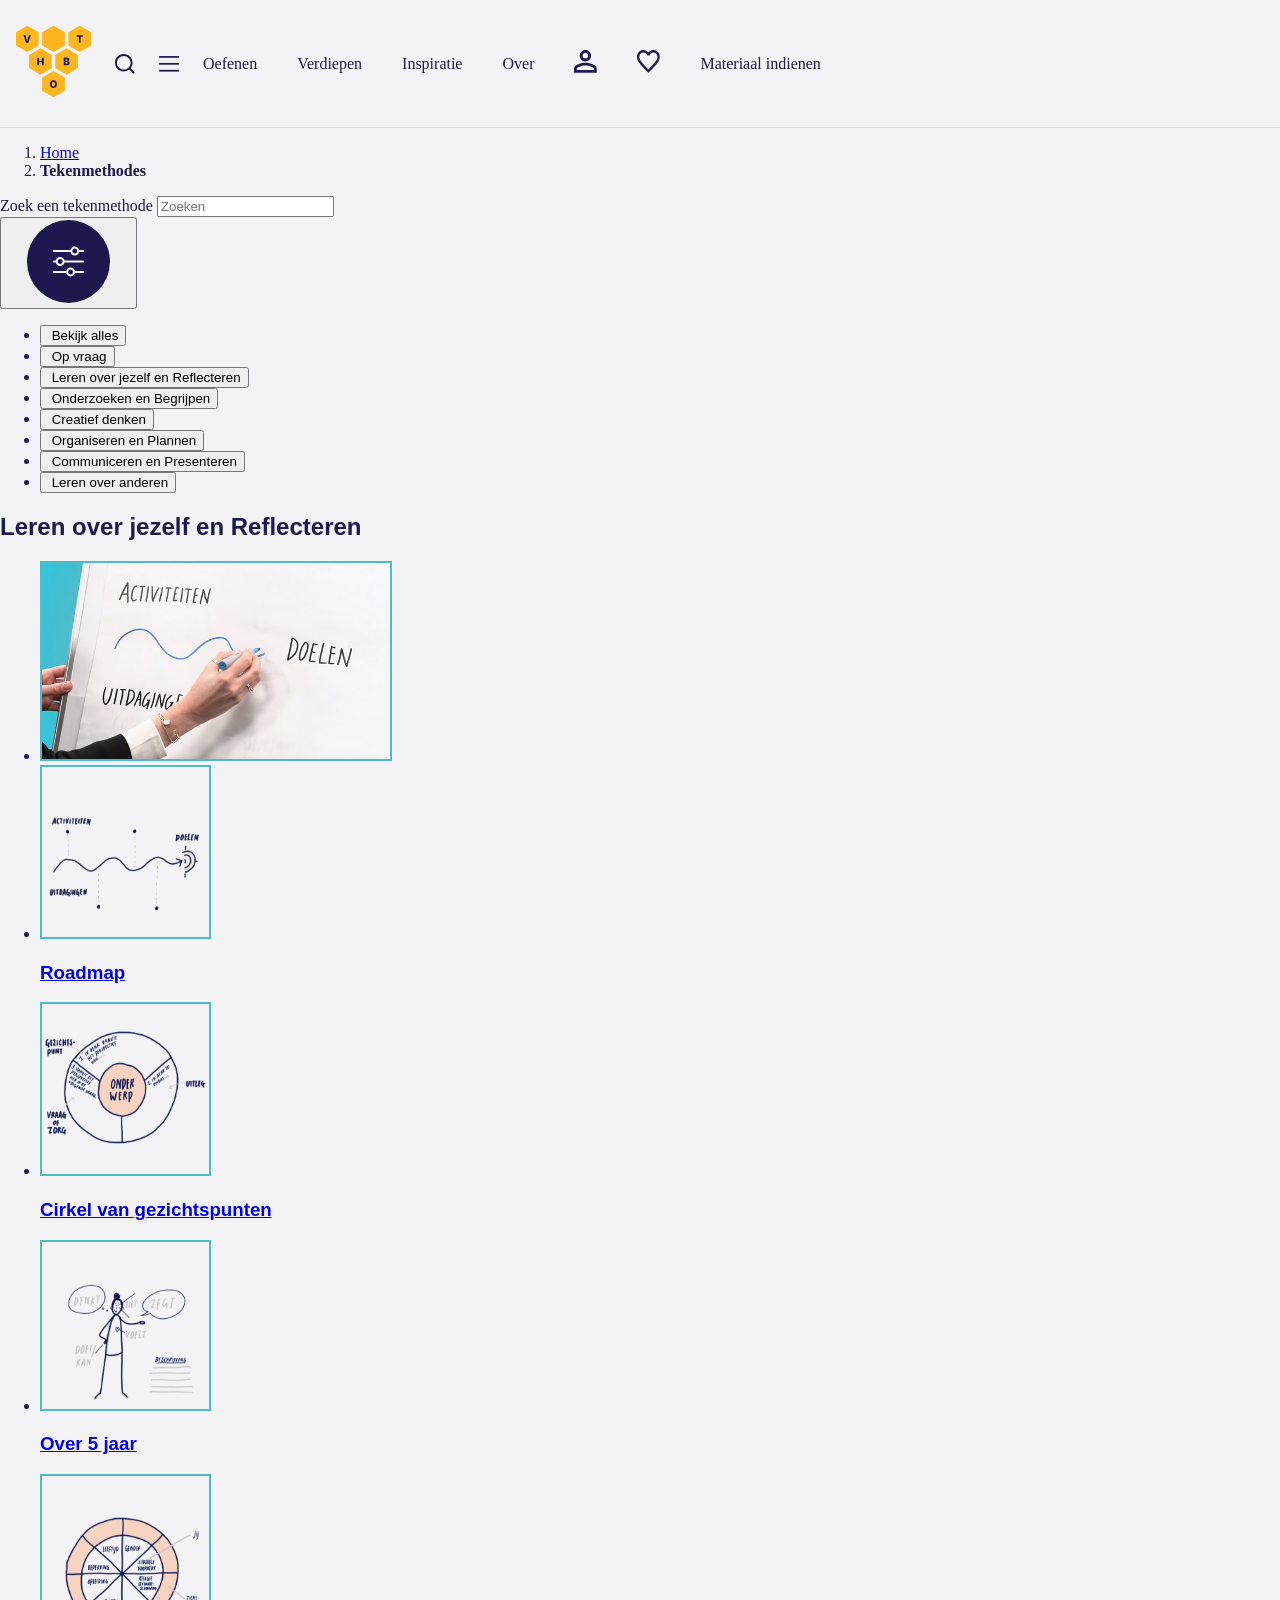
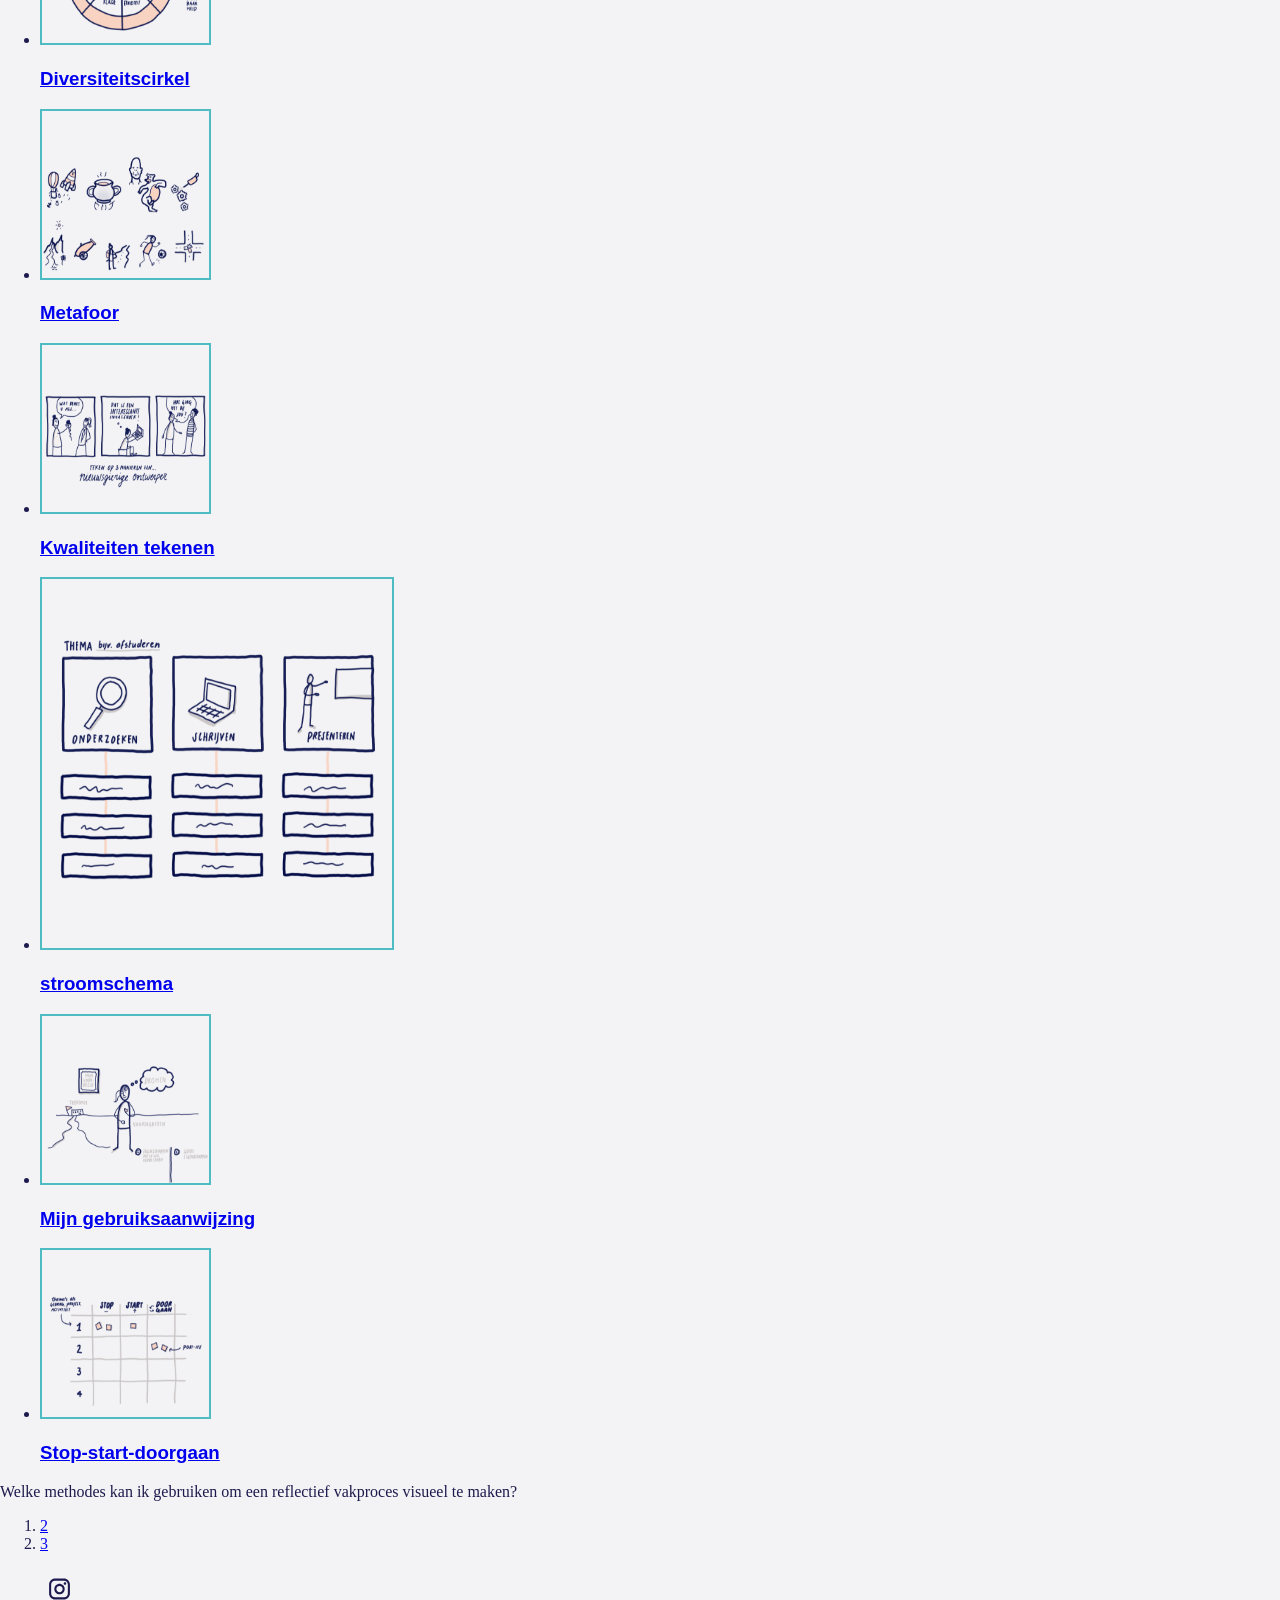
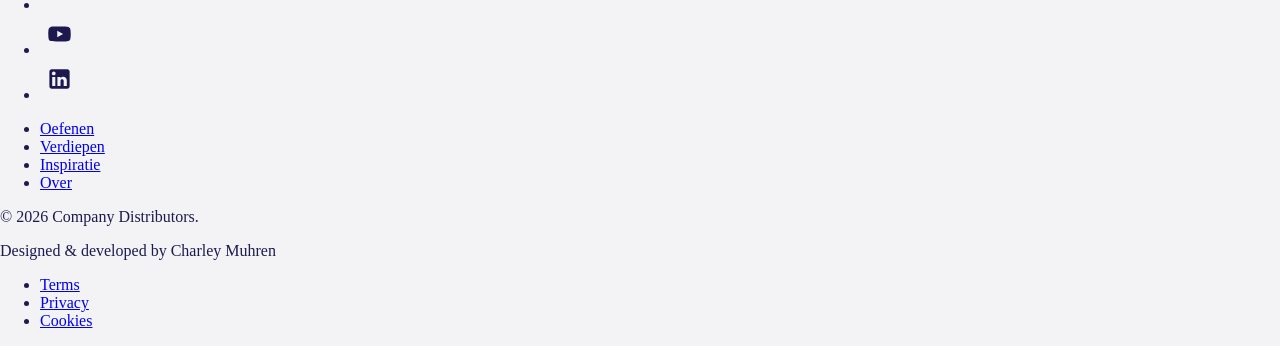
==== tekenmethodes.html @ 2e99a192 "Aria-label vervangen door een class #14" ====
<!DOCTYPE html>
<html lang="nl">

<head>
  <meta charset="UTF-8">
  <meta name="viewport" content="width=device-width, initial-scale=1.0">
  <title>Tekenmethodes</title>
  <link rel="stylesheet" href="styles/styles.css">
</head>

<body>
  <header>
    <a href="index.html">
      <img src="assets/logo.svg" alt="Home" width="75" height="75">
    </a>

    <button type="button">
      <img src="assets/zoeken.svg" alt="Zoeken">
    </button>

    <button type="button">
      <img src="assets/hamburger.svg" alt="Menu">
    </button>

    <nav class="hoofdmenu">
      <ul>
        <li><a href="#">Oefenen</a></li>
        <li><a href="#">Verdiepen</a></li>
        <li><a href="inspiratie.html">Inspiratie</a></li>
        <li><a href="#">Over</a></li>
        <li><a href="#"><img src="assets/account.svg" alt="Account"></a></li>
        <li><a href="#"><img src="assets/hartje.svg" alt="Favorieten"></a></li>
        <li><a href="#">Materiaal indienen</a></li>
      </ul>
    </nav>
  </header>

  <main>
    <nav class="breadcrumb">
      <ol>
        <li><a href="index.html">Home</a></li>
        <li><span class="active">Tekenmethodes</span></li>
      </ol>
    </nav>

    <form>
      <label for="zoeken">Zoek een tekenmethode</label>
      <input type="search" id="zoeken" name="zoeken" placeholder="Zoeken">
    </form>

    <button type="button">
      <img src="assets/sorteren.svg" alt="Sorteren">
    </button>

    <!--Deze ul wordt een flexbox die horizontaal scrollt, met overflow-x: auto-->
    <ul class="filters">
      <li>
        <button type="button">
          <img src="assets/alles.svg" alt="">
          Bekijk alles
        </button>
      </li>

      <li>
        <button type="button">
          <img src="assets/op-vraag.svg" alt="">
          Op vraag
        </button>
      </li>

      <li>
        <button type="button">
          <img src="assets/reflecteren.svg" alt="">
          Leren over jezelf en Reflecteren
        </button>
      </li>

      <li>
        <button type="button">
          <img src="assets/onderzoeken.svg" alt="">
          Onderzoeken en Begrijpen
        </button>
      </li>

      <li>
        <button type="button">
          <img src="assets/creatief-denken.svg" alt="">
          Creatief denken
        </button>
      </li>

      <li>
        <button type="button">
          <img src="assets/organiseren.svg" alt="">
          Organiseren en Plannen
        </button>
      </li>

      <li>
        <button type="button">
          <img src="assets/communiceren.svg" alt="">
          Communiceren en Presenteren
        </button>
      </li>

      <li>
        <button type="button">
          <img src="assets/leren-over-anderen.svg" alt="">
          Leren over anderen
        </button>
      </li>
    </ul>


    <section>
      <h2>Leren over jezelf en Reflecteren</h2>
      <ul class="tekenmethodes">

        <li>
          <a href="#">
            <img src="assets/video-activiteiten.svg" alt="Video over activiteiten, uitdagingen en doelen">
          </a>
        </li>

        <li>
          <a href="#">
            <img src="assets/roadmap.svg" alt="">
            <h3>Roadmap</h3>
          </a>
        </li>

        <li>
          <a href="#">
            <img src="assets/cirkel-gezichtspunten.svg" alt="">
            <h3>Cirkel van gezichtspunten</h3>
          </a>
        </li>

        <li>
          <a href="#">
            <img src="assets/over-5-jaar.svg" alt="">
            <h3>Over 5 jaar</h3>
          </a>
        </li>

        <li>
          <a href="#">
            <img src="assets/diversiteitscirkel.svg" alt="">
            <h3>Diversiteitscirkel</h3>
          </a>
        </li>

        <li>
          <a href="#">
            <img src="assets/metafoor.svg" alt="">
            <h3>Metafoor</h3>
          </a>
        </li>

        <li>
          <a href="#">
            <img src="assets/kwaliteiten-tekenen.svg" alt="">
            <h3>Kwaliteiten tekenen</h3>
          </a>
        </li>

        <li>
          <a href="#">
            <img src="assets/stroomschema.svg" alt="">
            <h3>stroomschema</h3>
          </a>
        </li>

        <li>
          <a href="#">
            <img src="assets/mijn-gebruiksaanwijzing.svg" alt="">
            <h3>Mijn gebruiksaanwijzing</h3>
          </a>
        </li>

        <li>
          <a href="#">
            <img src="assets/stop-start-doorgaan.svg" alt="">
            <h3>Stop-start-doorgaan</h3>
          </a>
        </li>

      </ul>

      <p>
        Welke methodes kan ik gebruiken om een reflectief vakproces visueel te maken?
      </p>
    </section>

    <nav class="pages">
      <ol>
        <li><a href="#">2</a></li>
        <li><a href="#">3</a></li>
      </ol>
    </nav>
  </main>

  <footer>

    <ul class="socials">
      <li><a href="https://www.instagram.com/charley_muhren/"><img src="assets/instagram.svg" alt="Instagram"></a></li>
      <li><a href="#"><img src="assets/youtube.svg" alt="YouTube"></a></li>
      <li><a href="#"><img src="assets/linkedin.svg" alt="LinkedIn"></a></li>
    </ul>

    <nav class="footer">
      <ul>
        <li><a href="#">Oefenen</a></li>
        <li><a href="#">Verdiepen</a></li>
        <li><a href="inspiratie.html">Inspiratie</a></li>
        <li><a href="#">Over</a></li>
      </ul>
    </nav>

    <p>&copy; 2026 Company Distributors.</p>
    <p>Designed &amp; developed by Charley Muhren</p>

    <ul class="policies">
      <li><a href="#">Terms</a></li>
      <li><a href="#">Privacy</a></li>
      <li><a href="#">Cookies</a></li>
    </ul>
  </footer>
</body>

</html>
---- styles/styles.css ----
/* CUSTOM PROPERTIES */
:root {
    /* fonts */
    --font-titels: "rigid-square", sans-serif;
    --font-tekst: "Yrsa", serif;

    /* kleuren (geschat, check in Figma) */
    --tekst-kleur: #1d1a4d;
    --achtergrond: #f3f3f5;
    --lijn: #d8d8dd;
    --accent: #f5b945;
}


/* ALGEMENE STIJLEN */
body {
    margin: 0;
    font-family: var(--font-tekst);
    color: var(--tekst-kleur);
    background-color: var(--achtergrond);
}

h1,
h2,
h3 {
    font-family: var(--font-titels);
    font-weight: 700;
}


/* DE HEADER */
header {
    display: flex;
    align-items: center;
    gap: 1.5em;
    padding: 1em;
}

/* logo: duwt alles wat erna komt naar rechts */
.logo {
    margin-right: auto;
    
}

.logo img {
  display: block;
  width: 3.5em;
  height: auto;
}

/* knoppen in de header: standaard knopstijl weghalen */
header button {
    padding: 0;
    border: none;
    background: none;
    cursor: pointer;
}

/* alle icoontjes in de header even groot */
header button img,
.account img,
.favorieten img {
    display: block;
    width: 1.5em;
    height: 1.5em;
}




/* MENU BUTTON */
.menu-button {
    position: relative;
    z-index: 100;
    
}

/* als menu open is: kruisje tonen */
header:has(.is-open) .menu-button img {
    content: url(../assets/kruisje.svg);
}



/* HET HOOFDMENU */
.hoofdmenu {
    position: fixed;
    top: 0;
    right: 0;
    bottom: 0;
    left: 0;
    padding: 7em 1em 1em;
    background-color: var(--achtergrond);
    translate: 100% 0%;
    transition: translate .3s;
   
}

/* als menu open is */
.hoofdmenu.is-open {
    translate: 0% 0%;
    
}

.hoofdmenu ul {
    margin: 0;
    padding: 0;
    list-style: none;
    display: grid;
    gap: 2em;
    text-align: center;
}

.hoofdmenu a {
    color: var(--tekst-kleur);
    text-decoration: none;
    font-size: 1.25em;
}


/* MATERIAAL INDIENEN    */
/* gedeelde stijl voor mobiel en desktop */
.materiaal,
.materiaal-mobiel a {
    padding: .75em 1.5em;
    background-color: var(--accent);
    color: var(--tekst-kleur);
    text-decoration: none;
    font-family: var(--font-titels);
    font-weight: 700;
}

.materiaal-mobiel a {
    display: inline-block;
}

/* desktopknop: op mobiel verbergen */
.materiaal {
    display: none;
}




/* BREADCRUMB EN PAGINERING */
.breadcrumb .active,
.pages .active {
    font-weight: 700;
}




/* DESKTOP: als de browser minimaal 60em breed is */
@media (min-width: 60em) {

    /* header */
    header {
        padding: 1.5em 1em;
        border-bottom: 1px solid var(--lijn);
    }

    .logo {
        margin-right: 3em;
    }

    /* hamburger en mobiele knop weg, desktopknop tonen */
    .menu-button,
    .materiaal-mobiel {
        display: none;
    }

    .materiaal {
        display: block;
    }

    /* hoofdmenu in een rij */
    .hoofdmenu {
        position: static;
        translate: unset;
        padding: 0;
        background: none;
        transition: none;
        flex: 1;
       
    }

    .hoofdmenu ul {
        display: flex;
        align-items: center;
        gap: 2.5em;
    }

    .hoofdmenu a {
        font-size: 1em;
    }
}
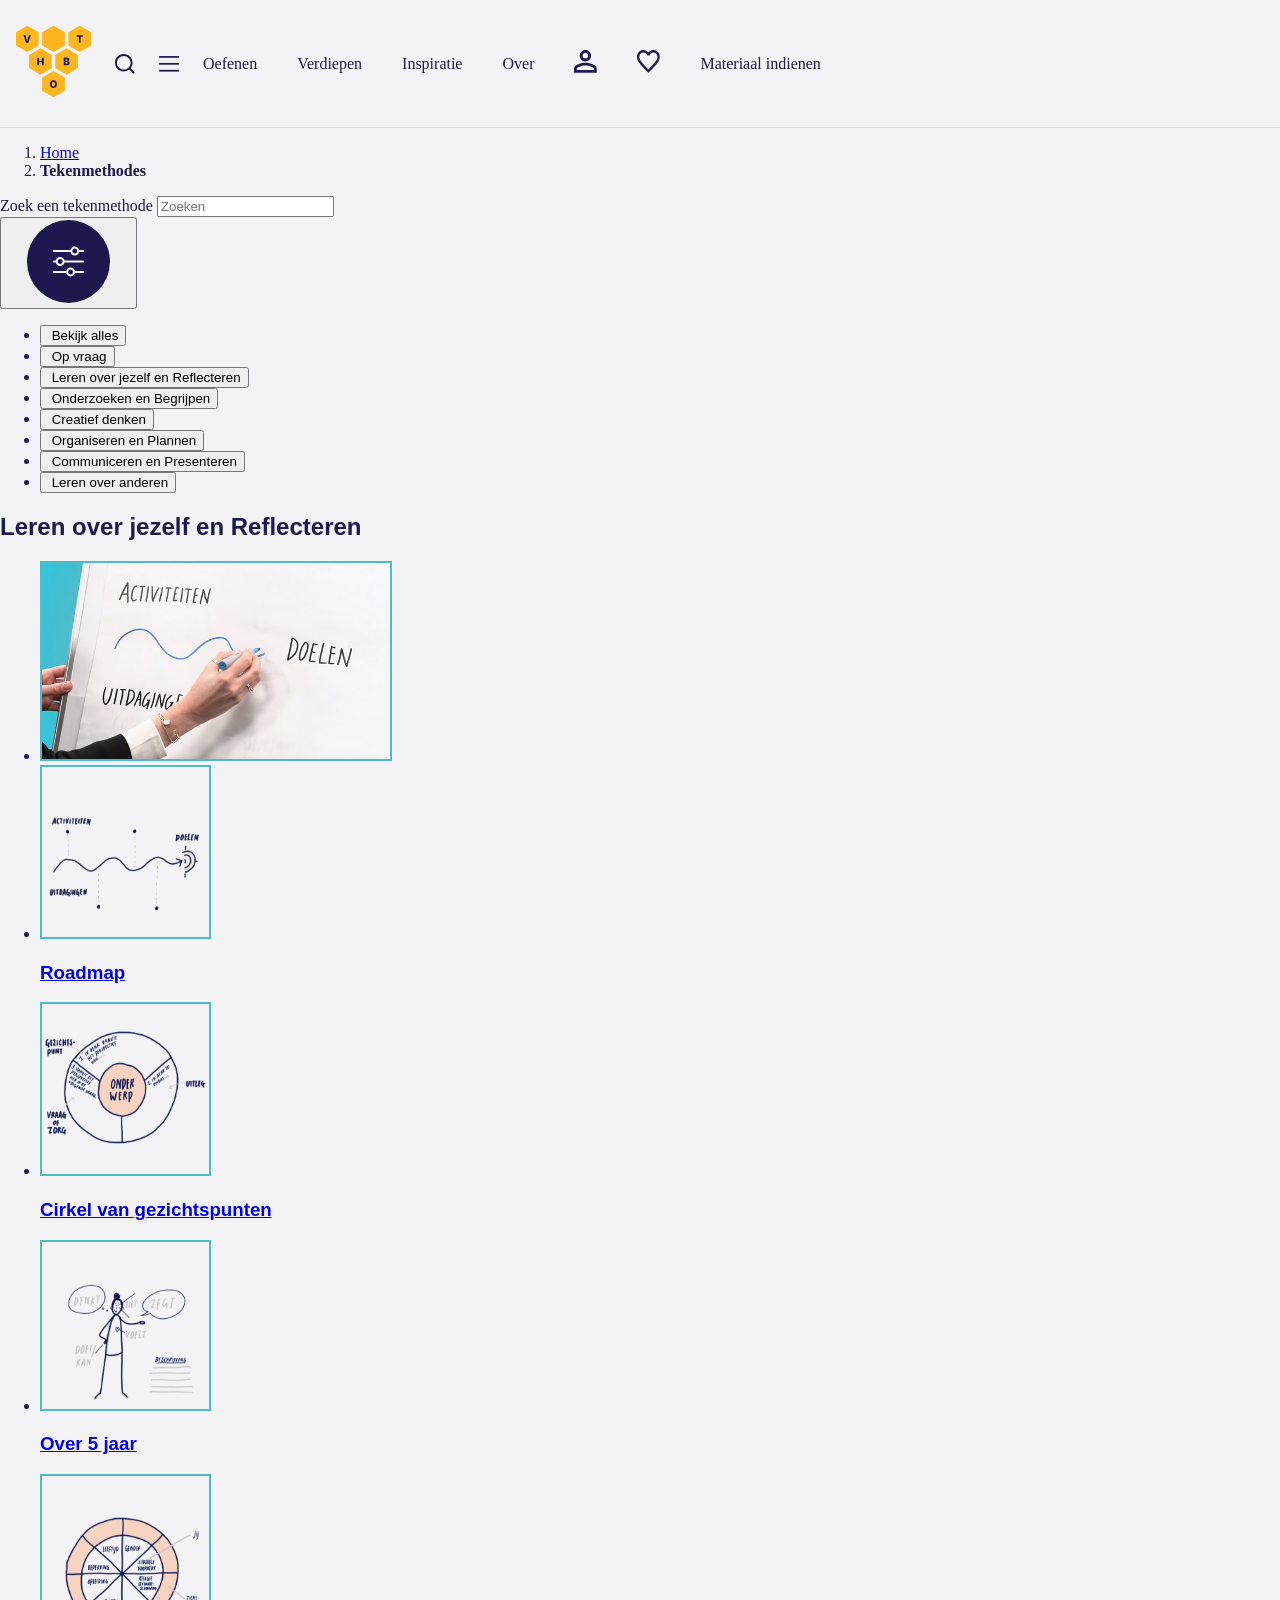
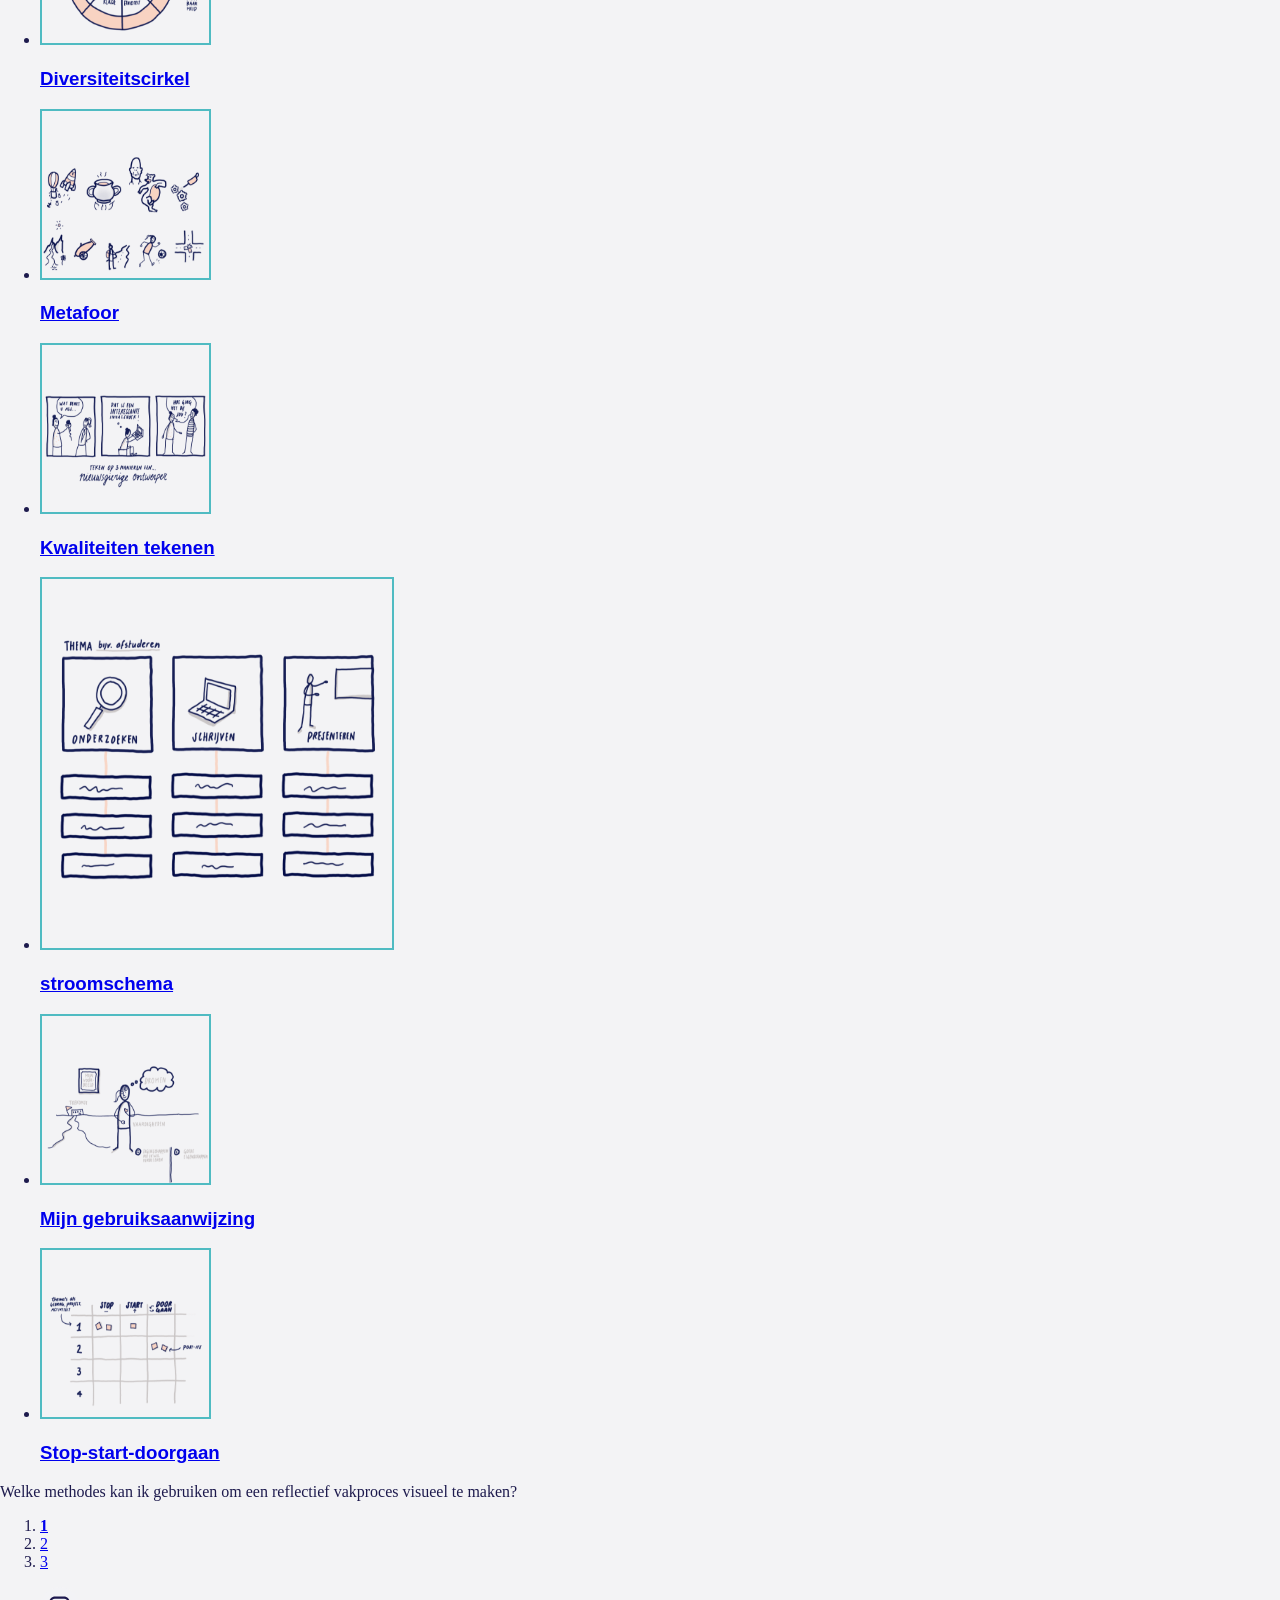
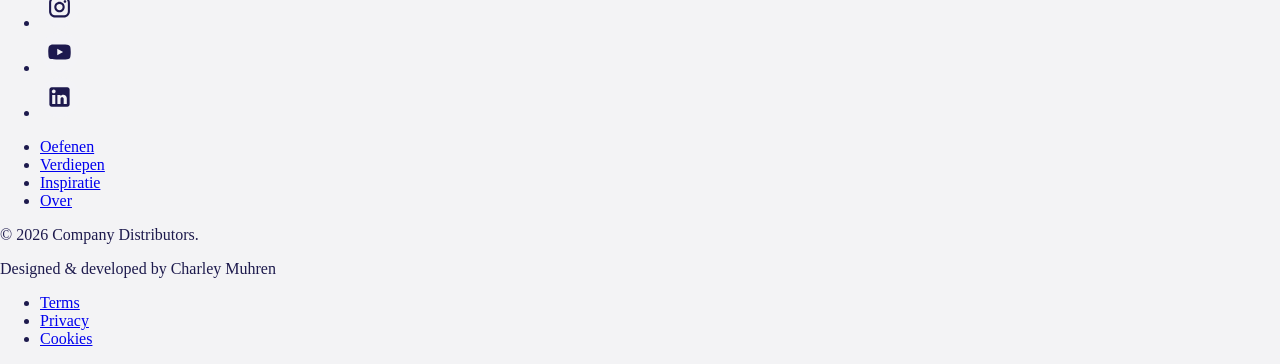
==== commit 2005fcbf: "Class active gegeven aan li #9" ====
--- a/tekenmethodes.html
+++ b/tekenmethodes.html
@@ -194,6 +194,7 @@
 
     <nav class="pages">
       <ol>
+        <li><a href="tekenmethodes.html" class="active">1</a></li>
         <li><a href="#">2</a></li>
         <li><a href="#">3</a></li>
       </ol>
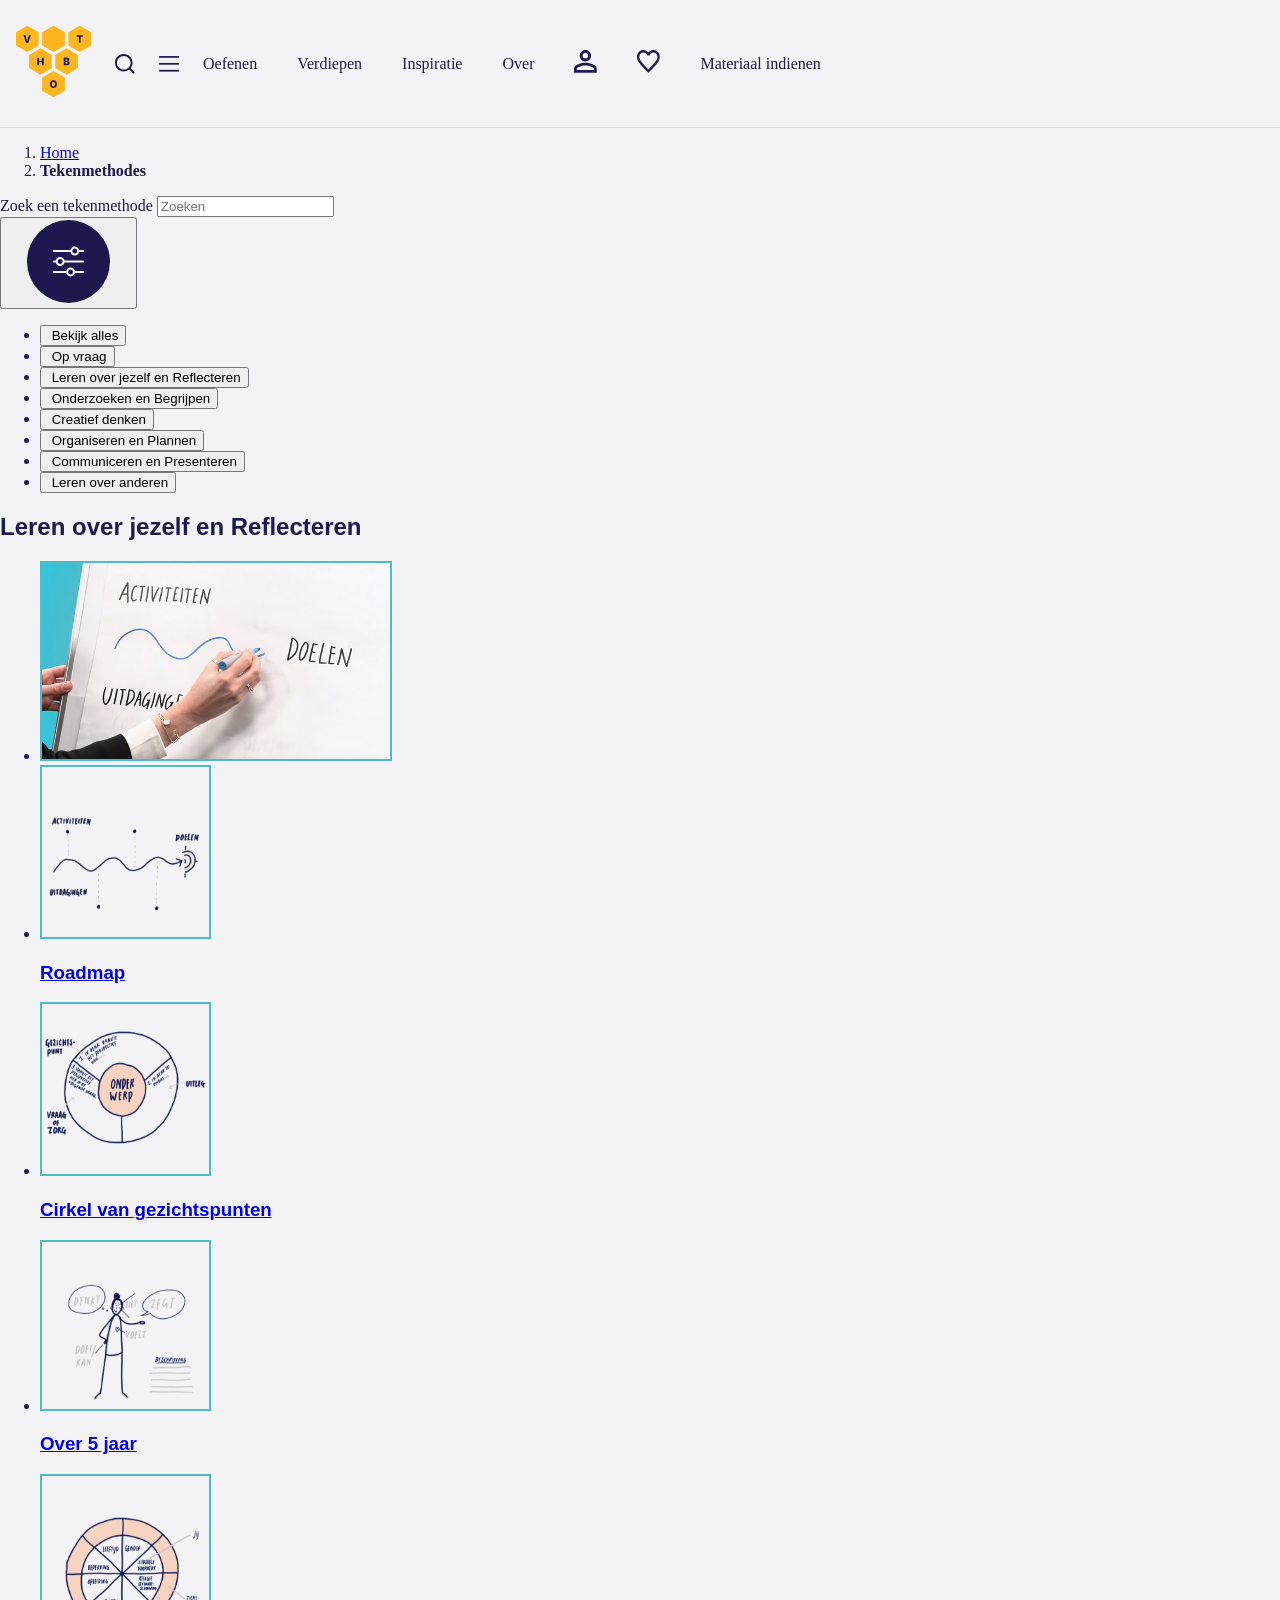
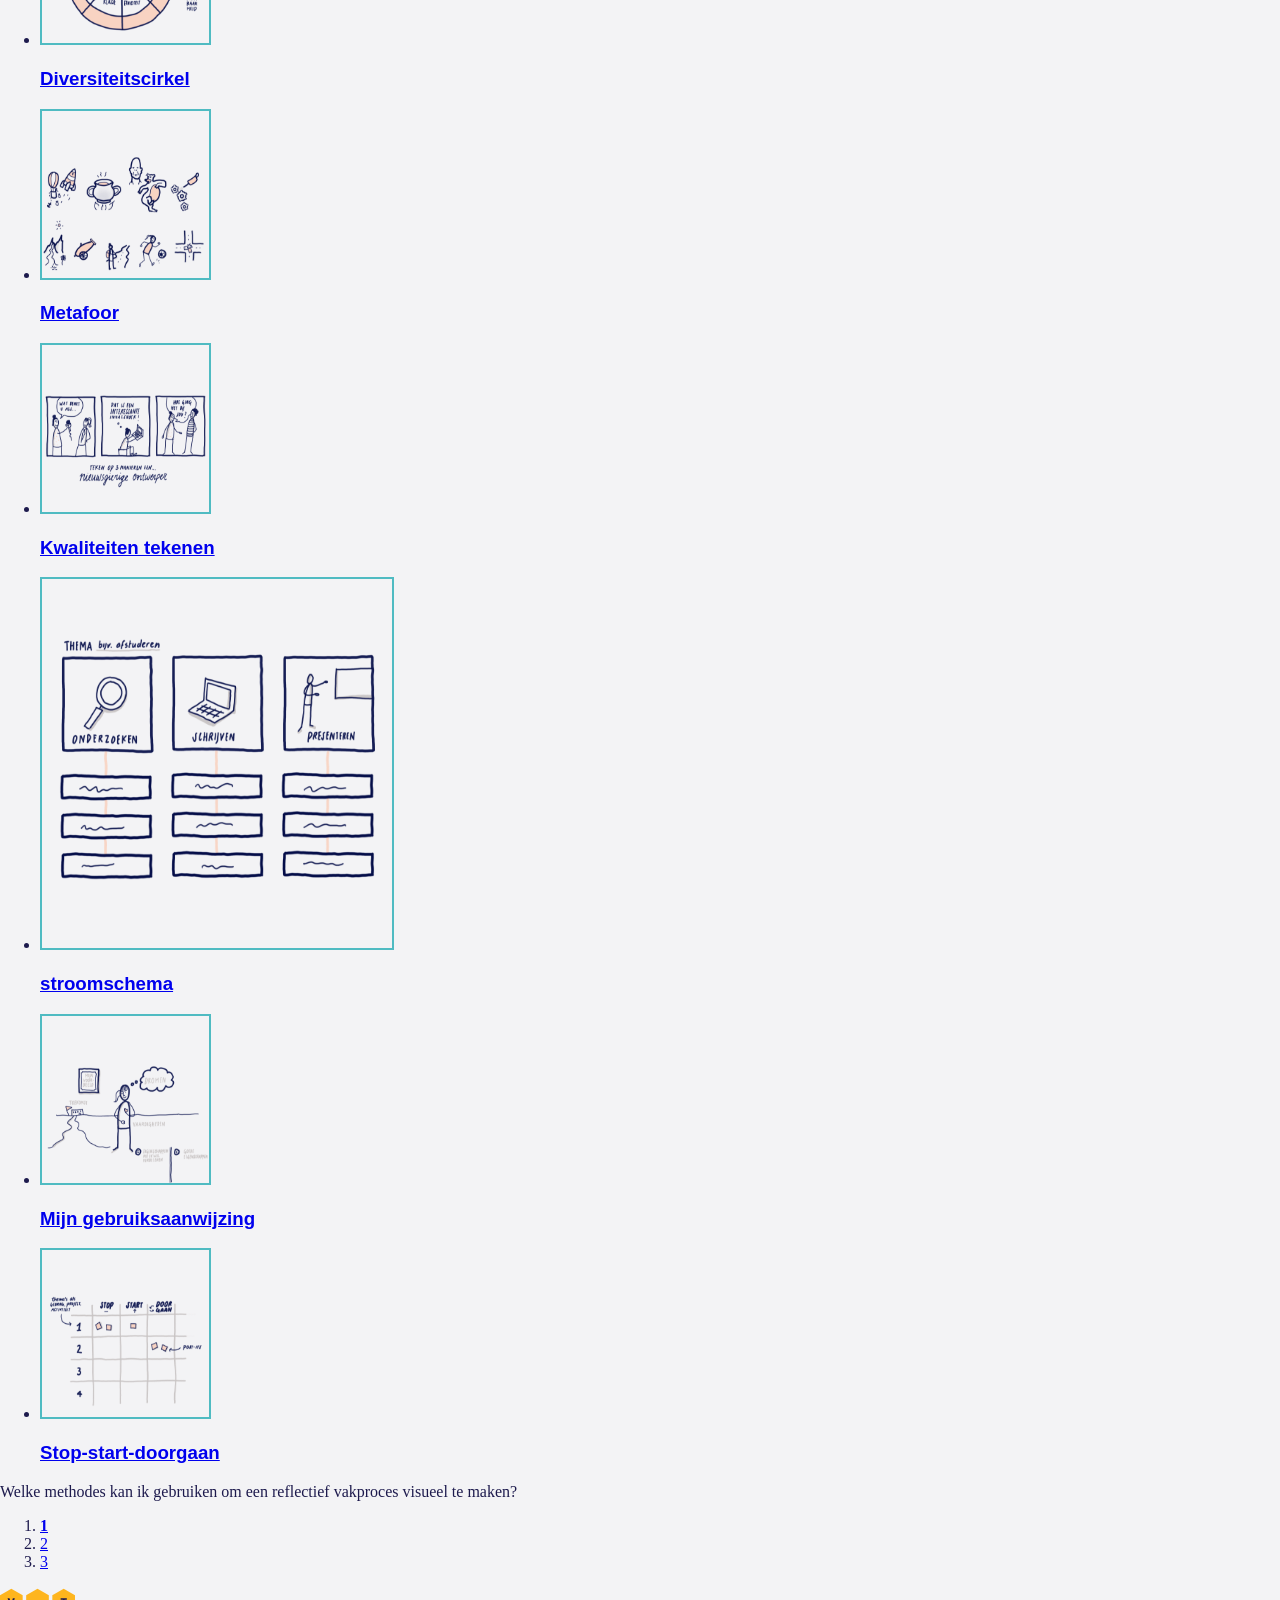
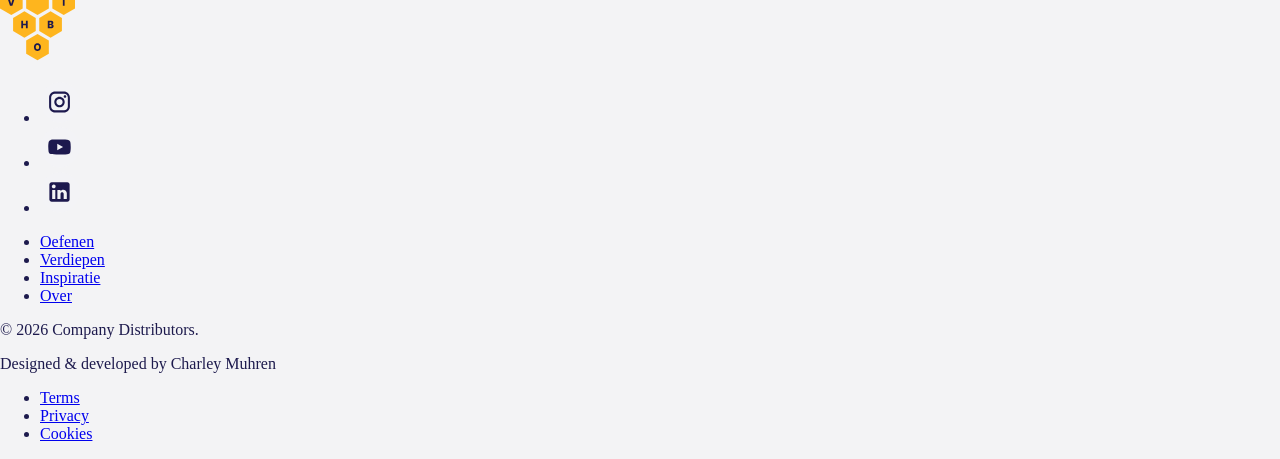
==== commit 2ec03f87: "Logo size footer toegevoegd #9" ====
--- a/tekenmethodes.html
+++ b/tekenmethodes.html
@@ -202,6 +202,7 @@
   </main>
 
   <footer>
+    <img src="assets/logo.svg" alt="" width="75" height="75">
 
     <ul class="socials">
       <li><a href="https://www.instagram.com/charley_muhren/"><img src="assets/instagram.svg" alt="Instagram"></a></li>
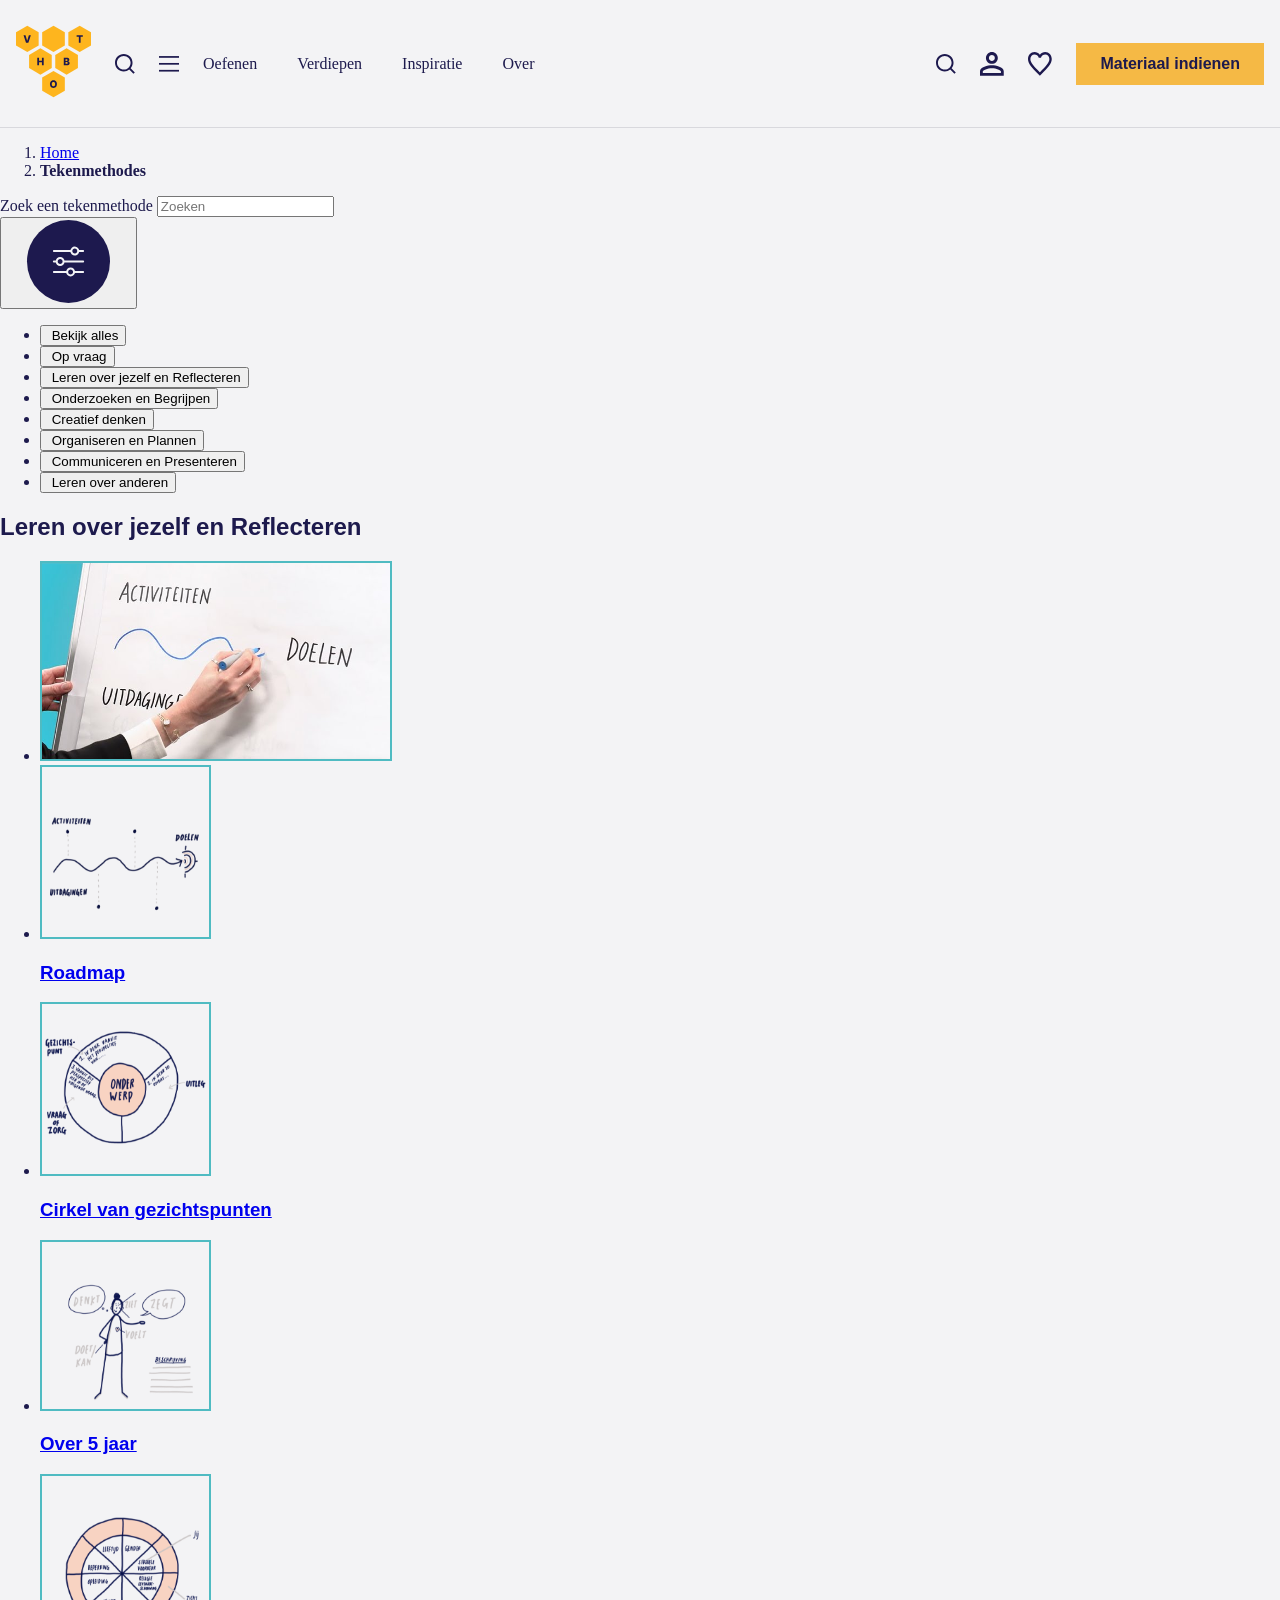
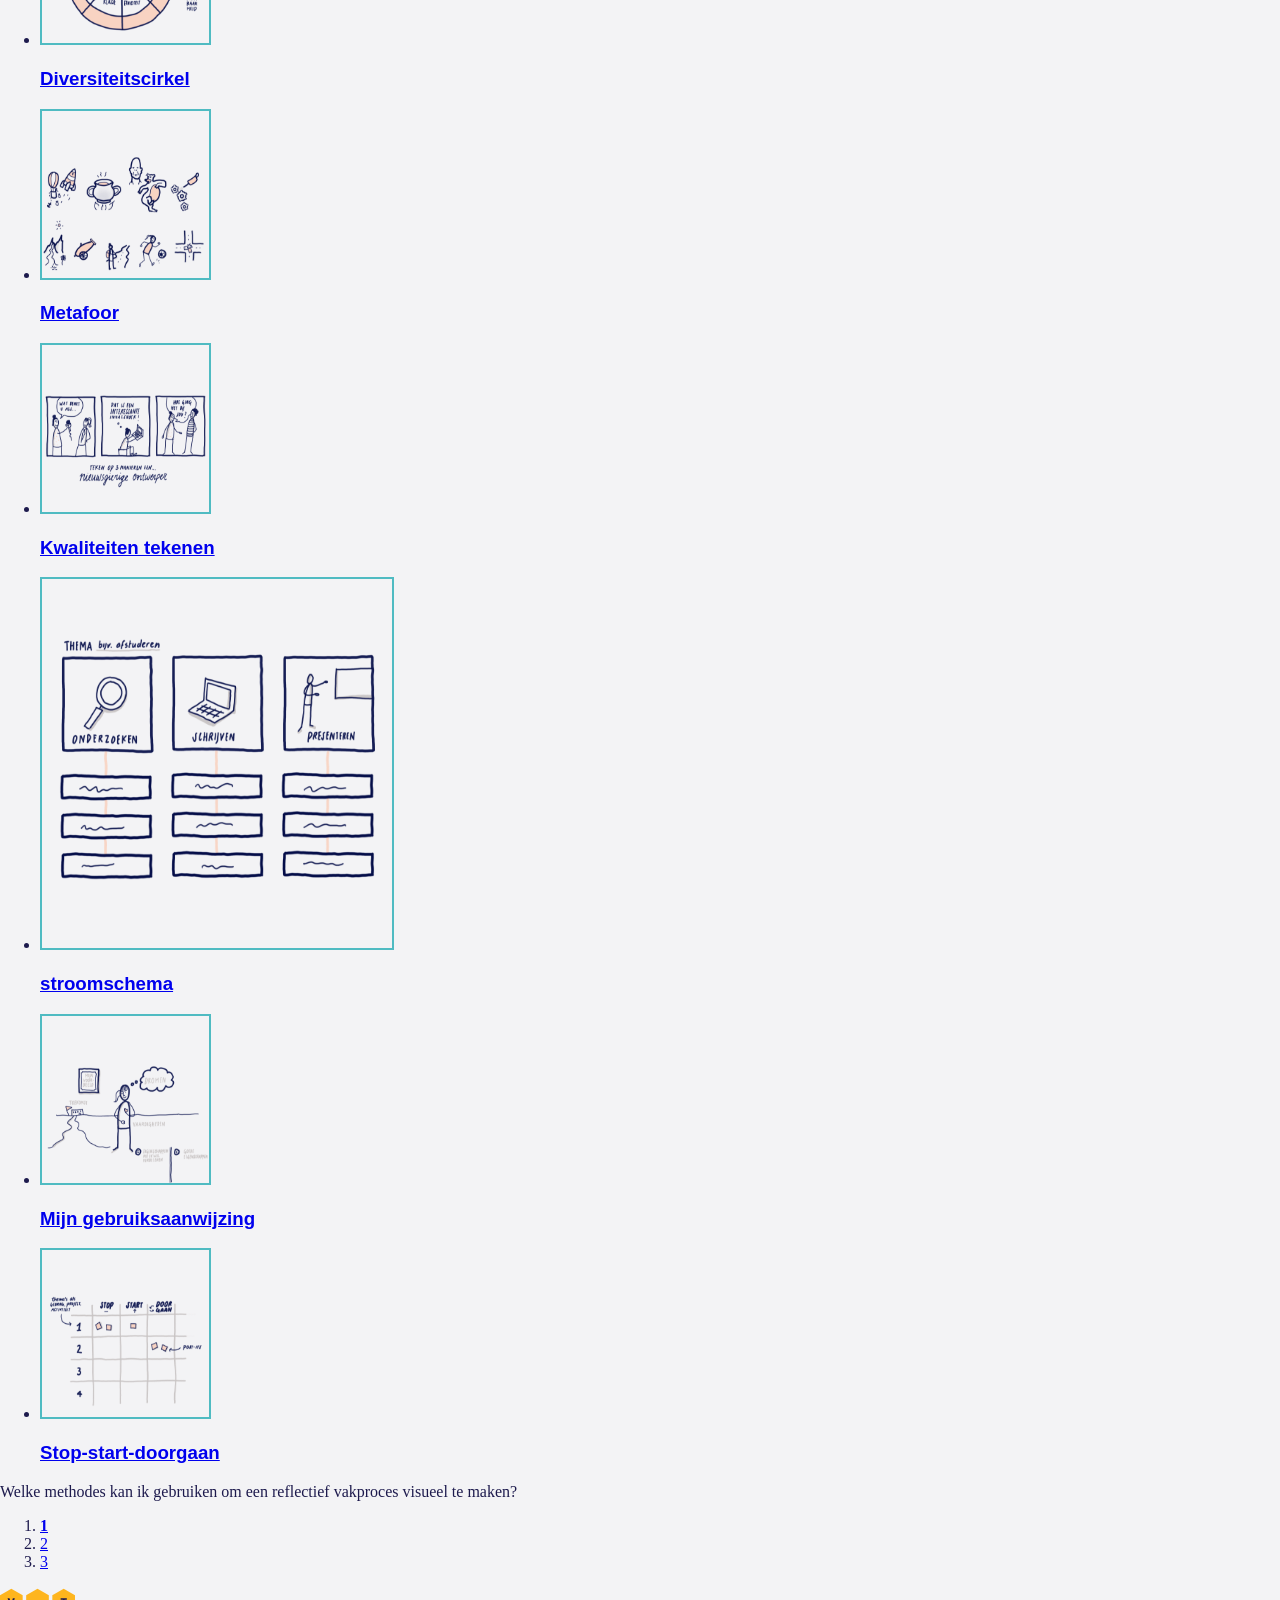
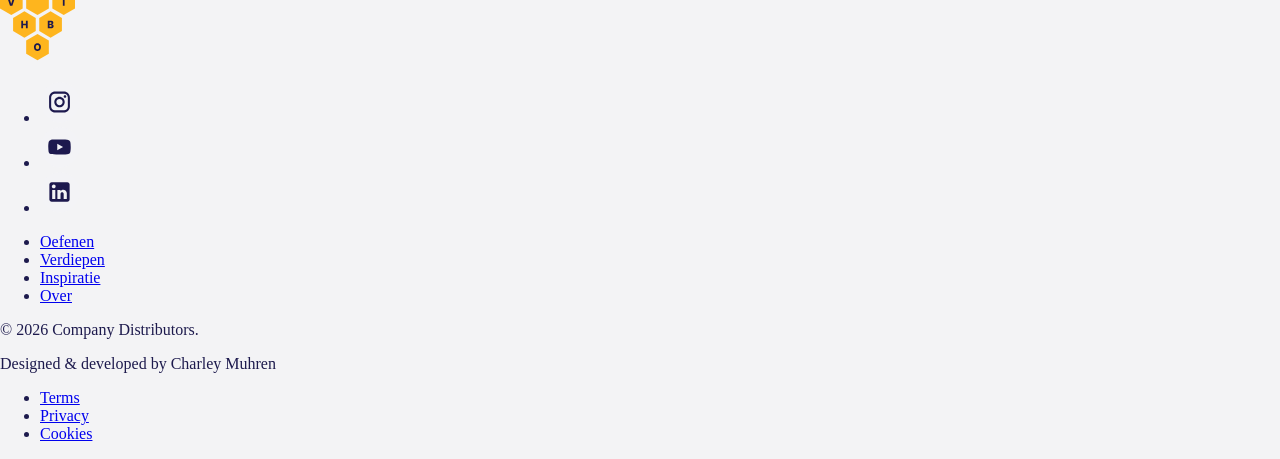
==== commit bb117fa9: "Account en favoriten als aparte buttons gemaakt en uit de hoofdmenu gehaald #9" ====
--- a/tekenmethodes.html
+++ b/tekenmethodes.html
@@ -28,11 +28,26 @@
         <li><a href="#">Verdiepen</a></li>
         <li><a href="inspiratie.html">Inspiratie</a></li>
         <li><a href="#">Over</a></li>
-        <li><a href="#"><img src="assets/account.svg" alt="Account"></a></li>
-        <li><a href="#"><img src="assets/hartje.svg" alt="Favorieten"></a></li>
-        <li><a href="#">Materiaal indienen</a></li>
       </ul>
     </nav>
+
+    <button type="button" class="zoek-button">
+      <img src="assets/zoeken.svg" alt="Zoeken">
+    </button>
+
+    <a href="#" class="account">
+      <img src="assets/account.svg" alt="Account">
+    </a>
+
+    <a href="#" class="favorieten">
+      <img src="assets/hartje.svg" alt="Favorieten">
+    </a>
+
+    <a href="#" class="materiaal">Materiaal indienen</a>
+
+    <button type="button" class="menu-button">
+      <img src="assets/hamburger.svg" alt="Menu">
+    </button>
   </header>
 
   <main>
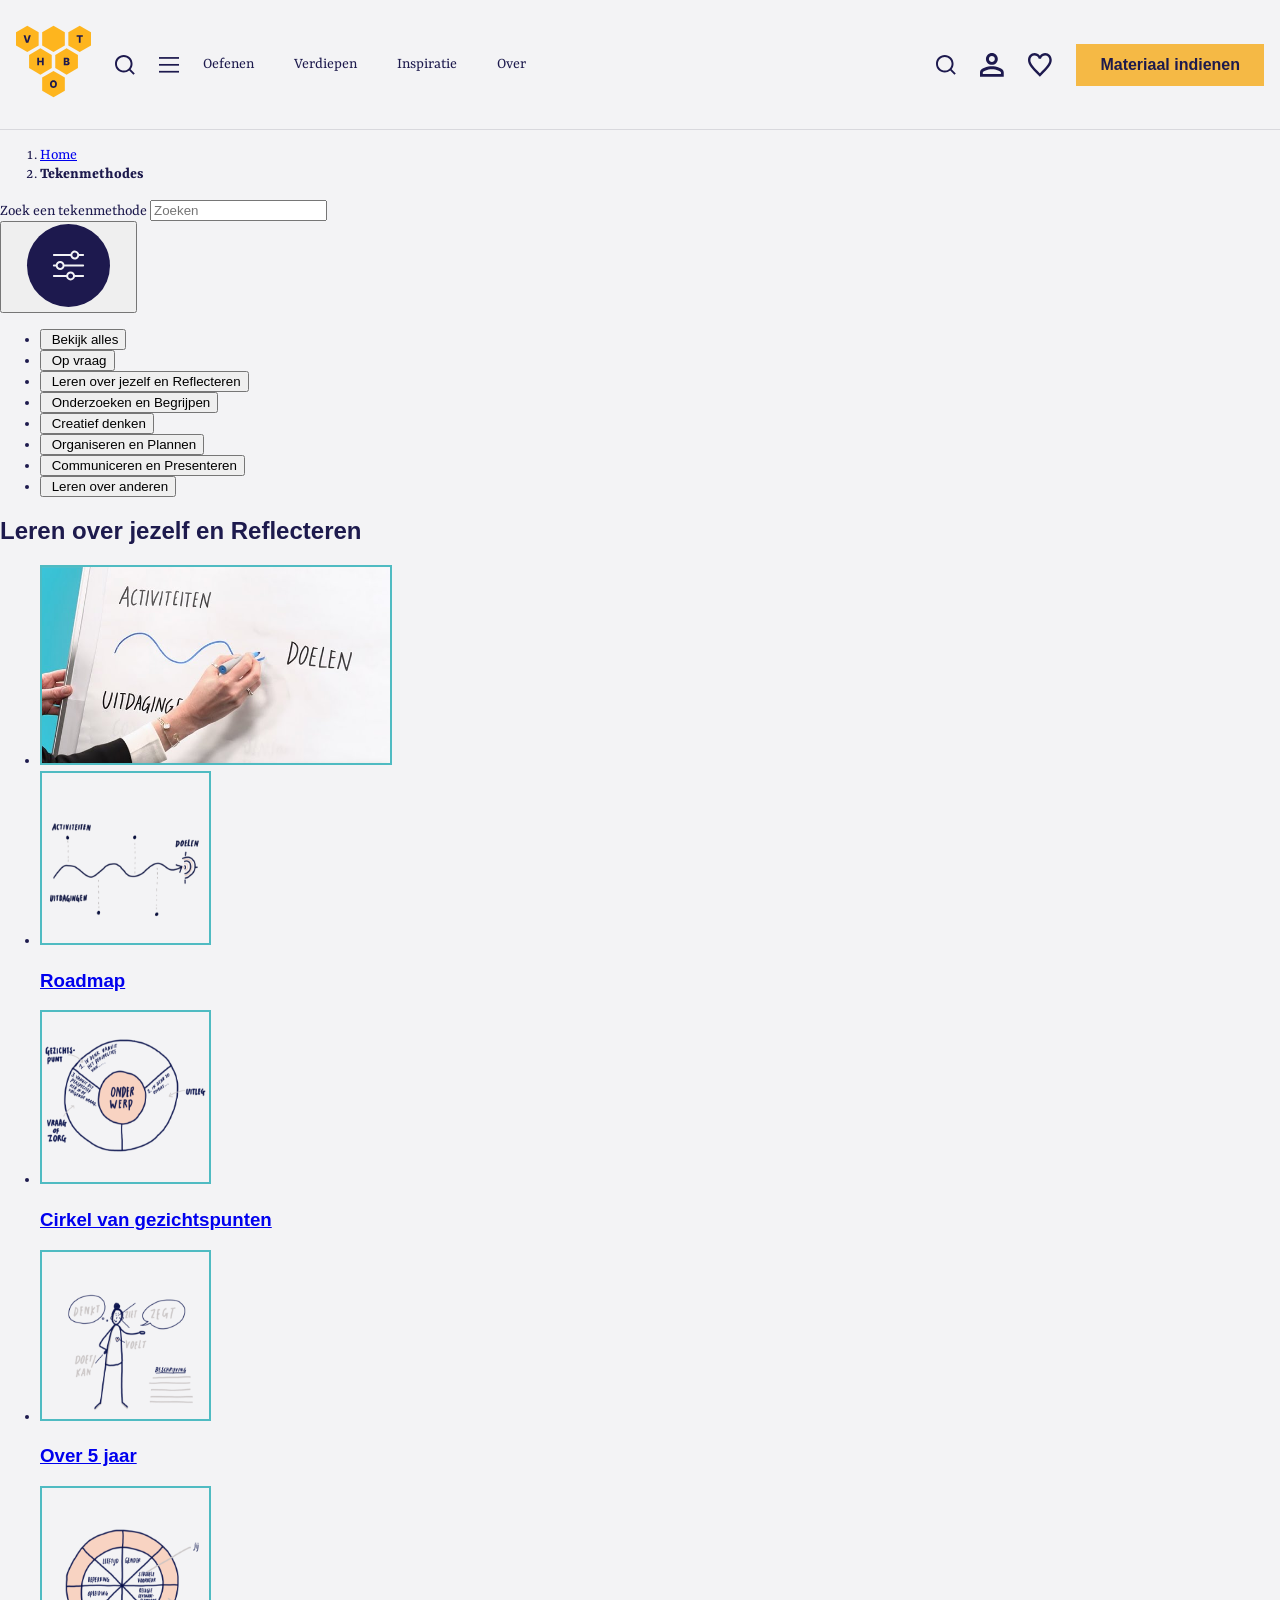
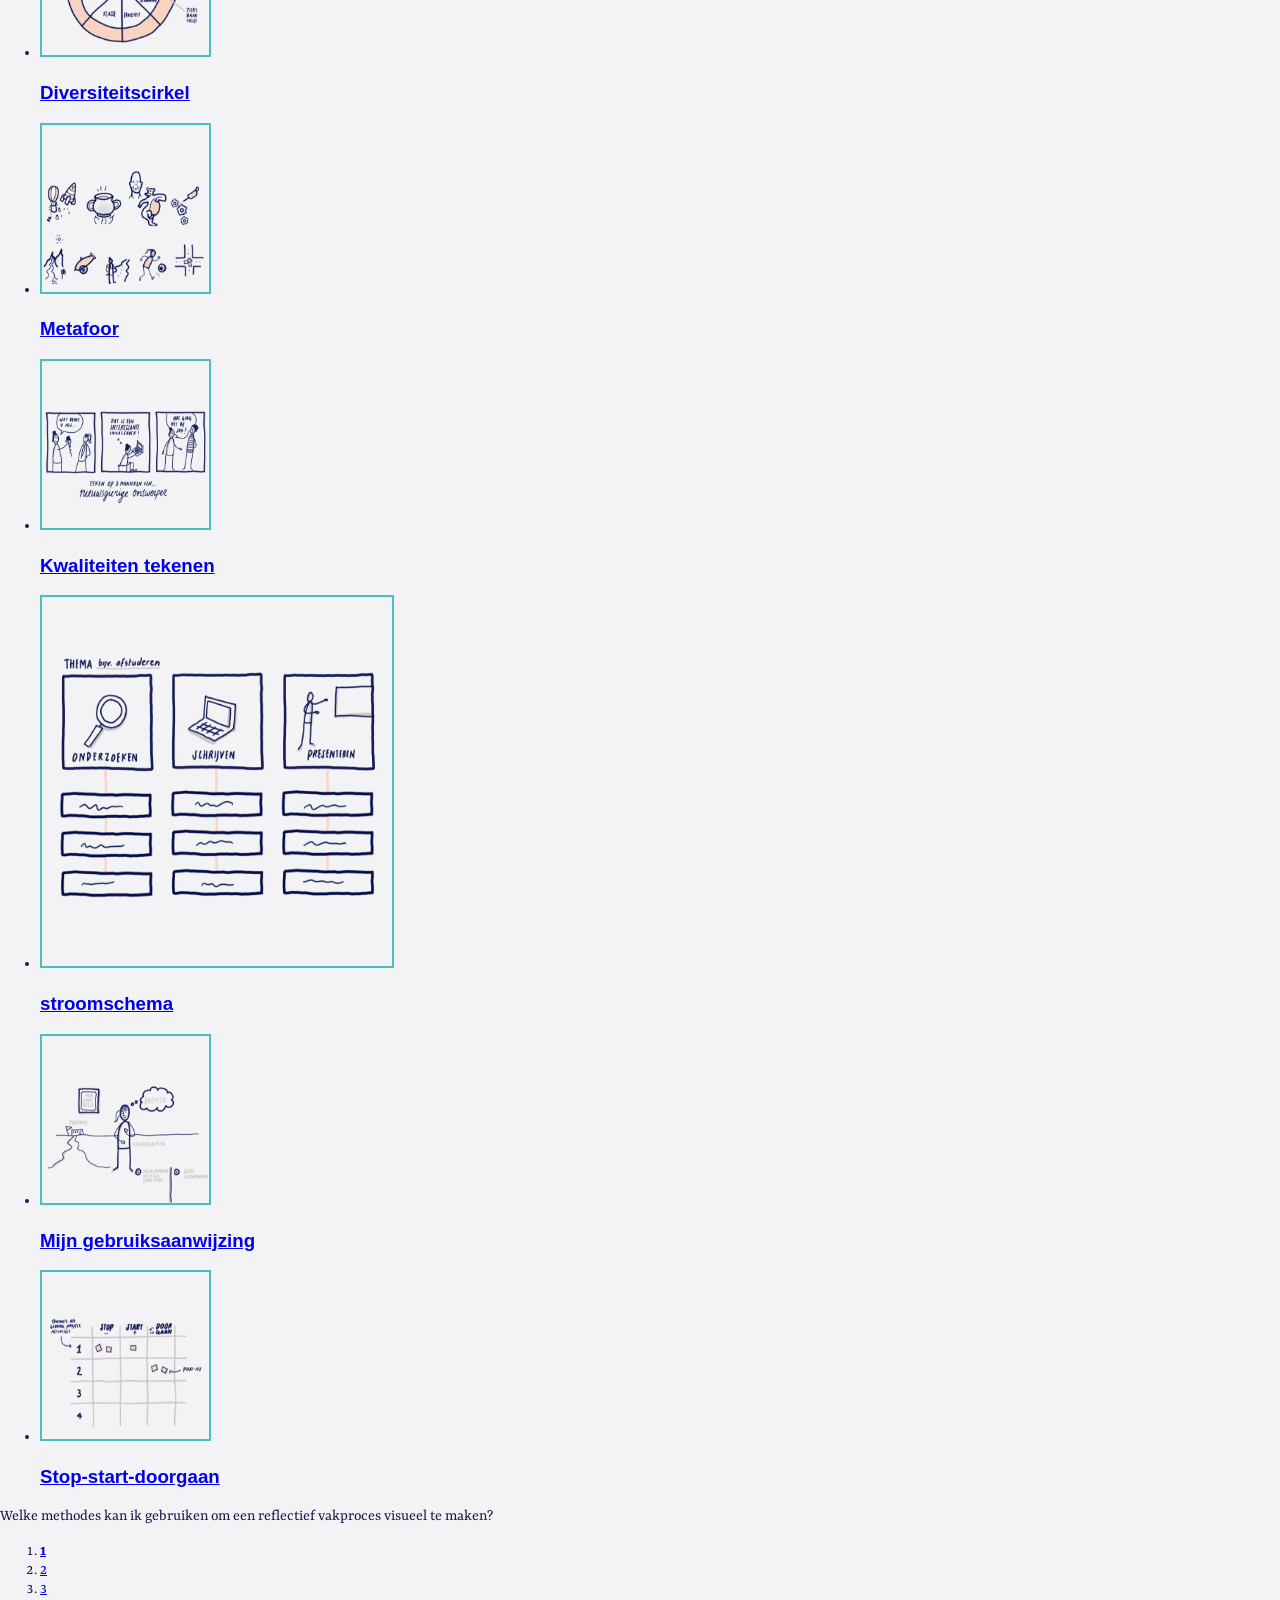
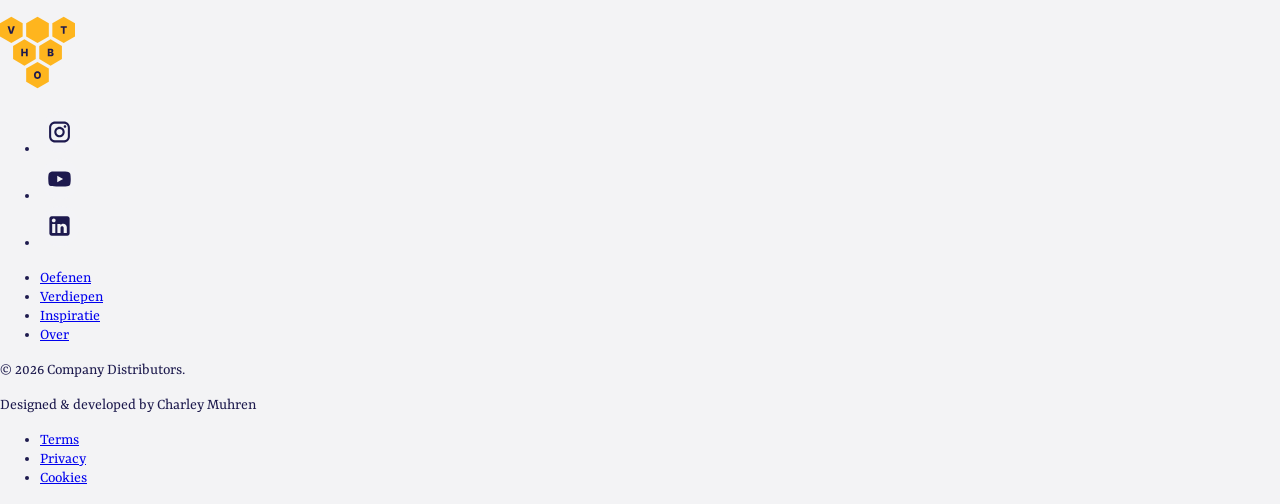
==== commit bc397c76: "Fonts in html toegevoegd #9" ====
--- a/tekenmethodes.html
+++ b/tekenmethodes.html
@@ -5,6 +5,8 @@
   <meta charset="UTF-8">
   <meta name="viewport" content="width=device-width, initial-scale=1.0">
   <title>Tekenmethodes</title>
+  <link rel="stylesheet" href="https://use.typekit.net/amj1ims.css">
+  <link rel="stylesheet" href="https://fonts.googleapis.com/css2?family=Yrsa:wght@400;700&display=swap">
   <link rel="stylesheet" href="styles/styles.css">
 </head>
 
@@ -28,6 +30,7 @@
         <li><a href="#">Verdiepen</a></li>
         <li><a href="inspiratie.html">Inspiratie</a></li>
         <li><a href="#">Over</a></li>
+        <li class="materiaal-mobiel"><a href="#">Materiaal indienen</a></li>
       </ul>
     </nav>
 
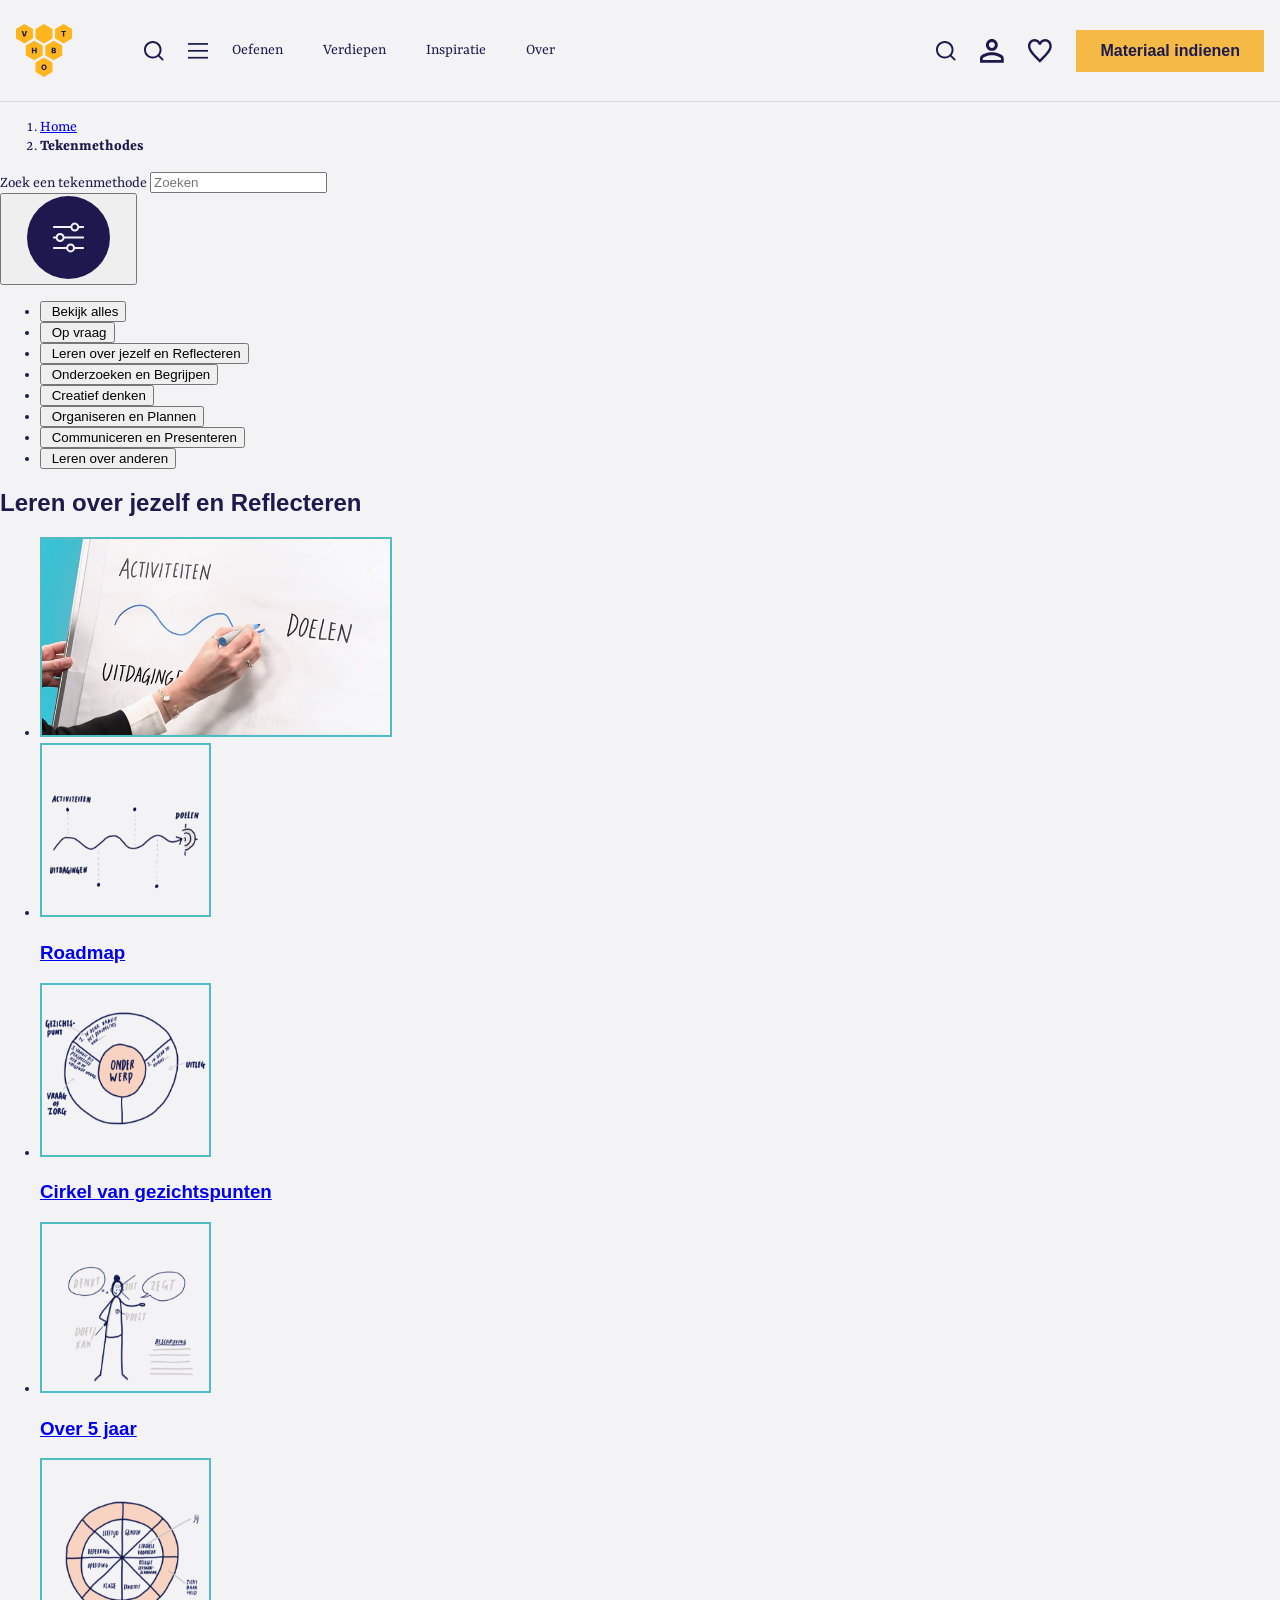
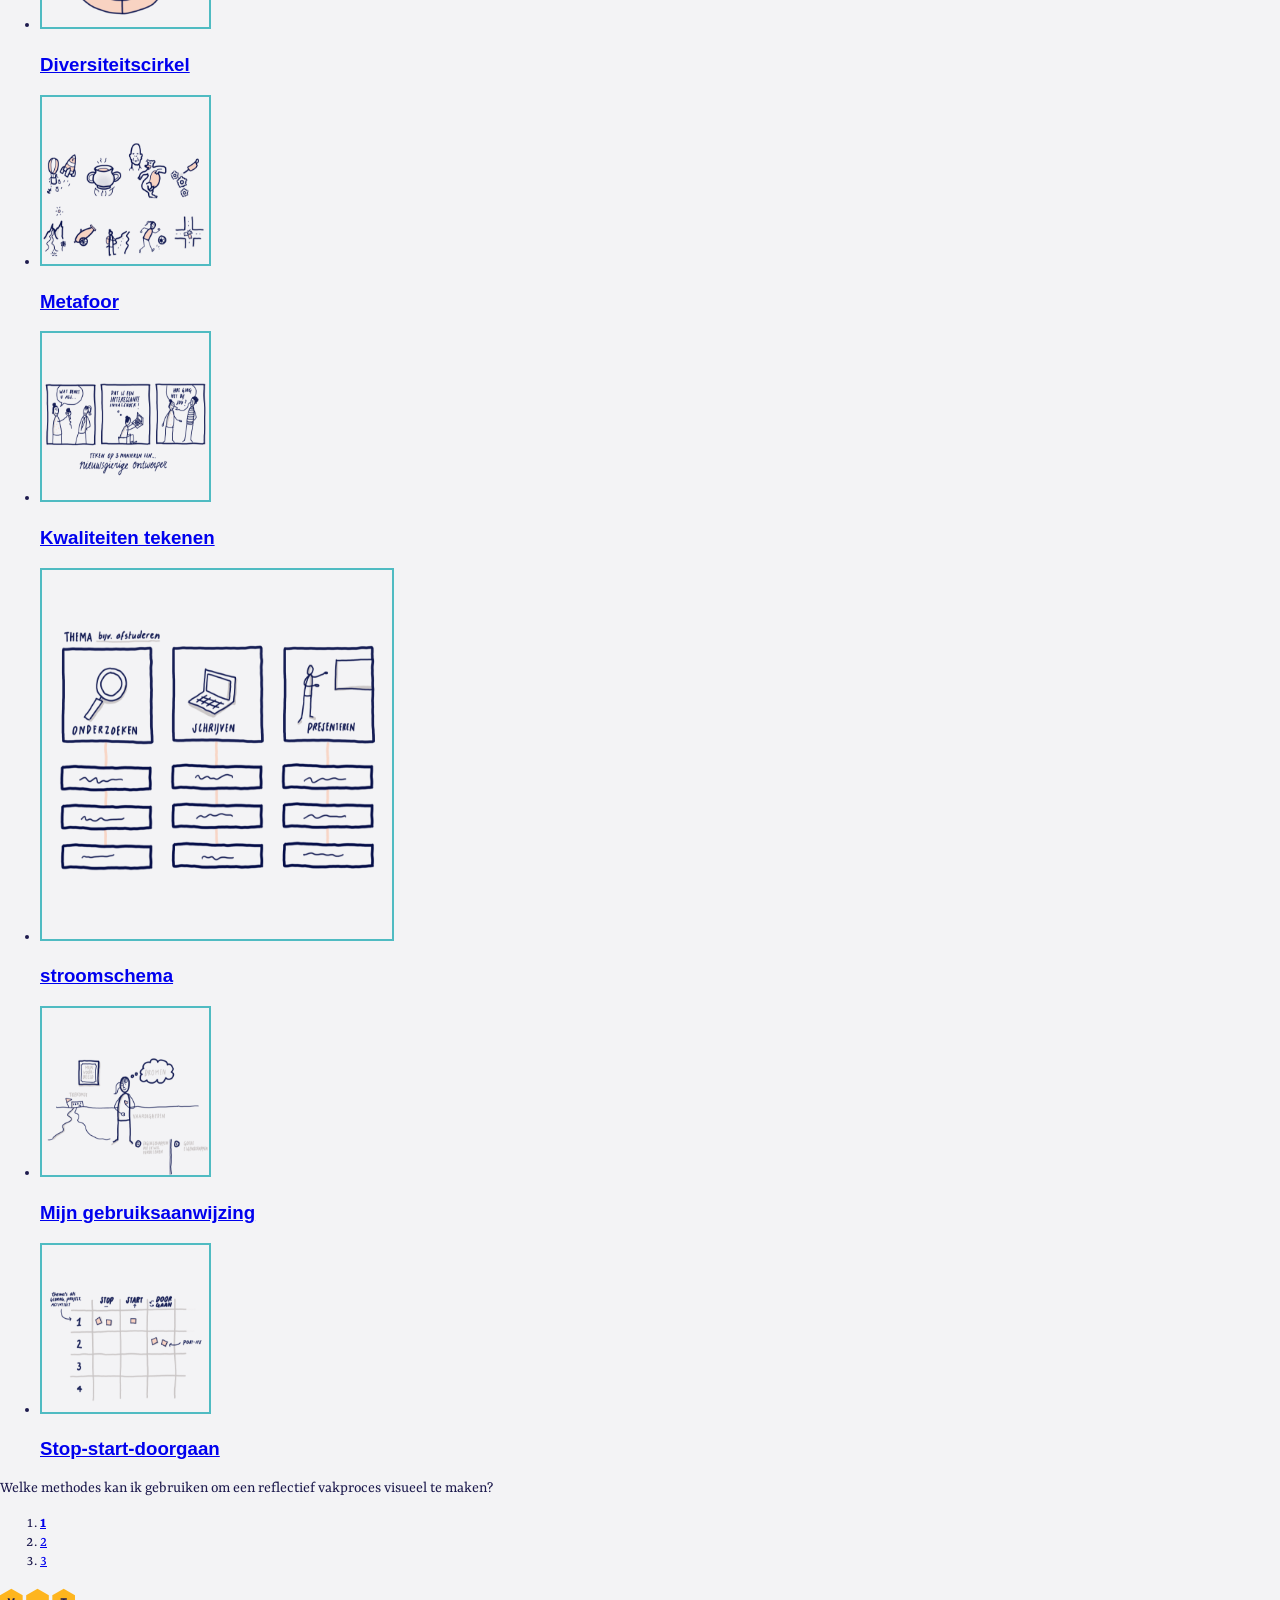
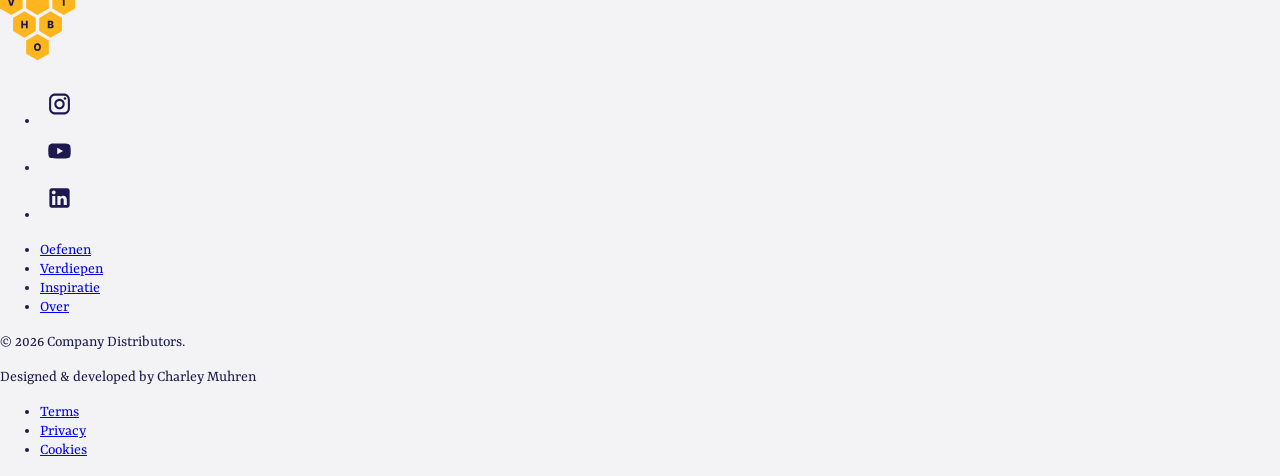
==== commit 6f5e5730: "Logo een class gegeven #9" ====
--- a/tekenmethodes.html
+++ b/tekenmethodes.html
@@ -8,12 +8,13 @@
   <link rel="stylesheet" href="https://use.typekit.net/amj1ims.css">
   <link rel="stylesheet" href="https://fonts.googleapis.com/css2?family=Yrsa:wght@400;700&display=swap">
   <link rel="stylesheet" href="styles/styles.css">
+  <script defer src="scripts/script.js"></script>
 </head>
 
 <body>
   <header>
-    <a href="index.html">
-      <img src="assets/logo.svg" alt="Home" width="75" height="75">
+    <a href="index.html" class="logo">
+     <img src="assets/logo.svg" alt="Home" width="75" height="75">
     </a>
 
     <button type="button">
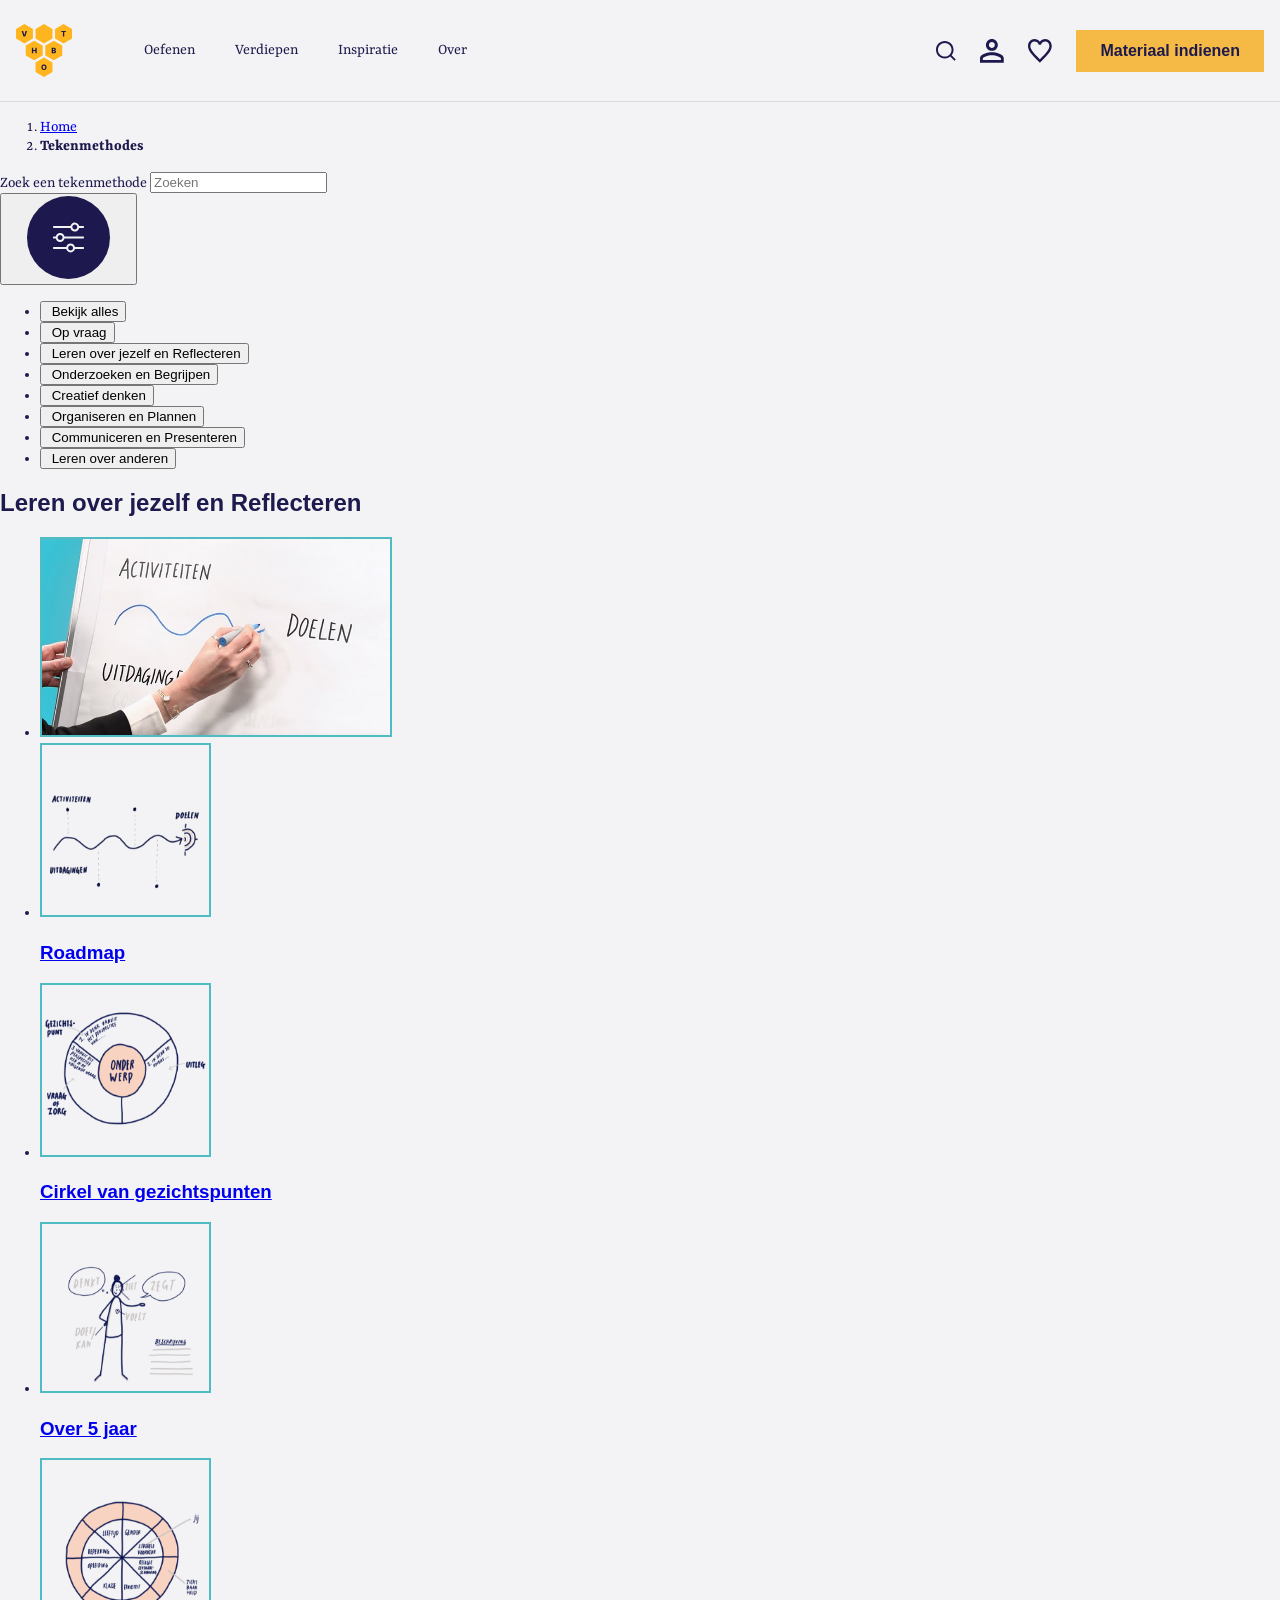
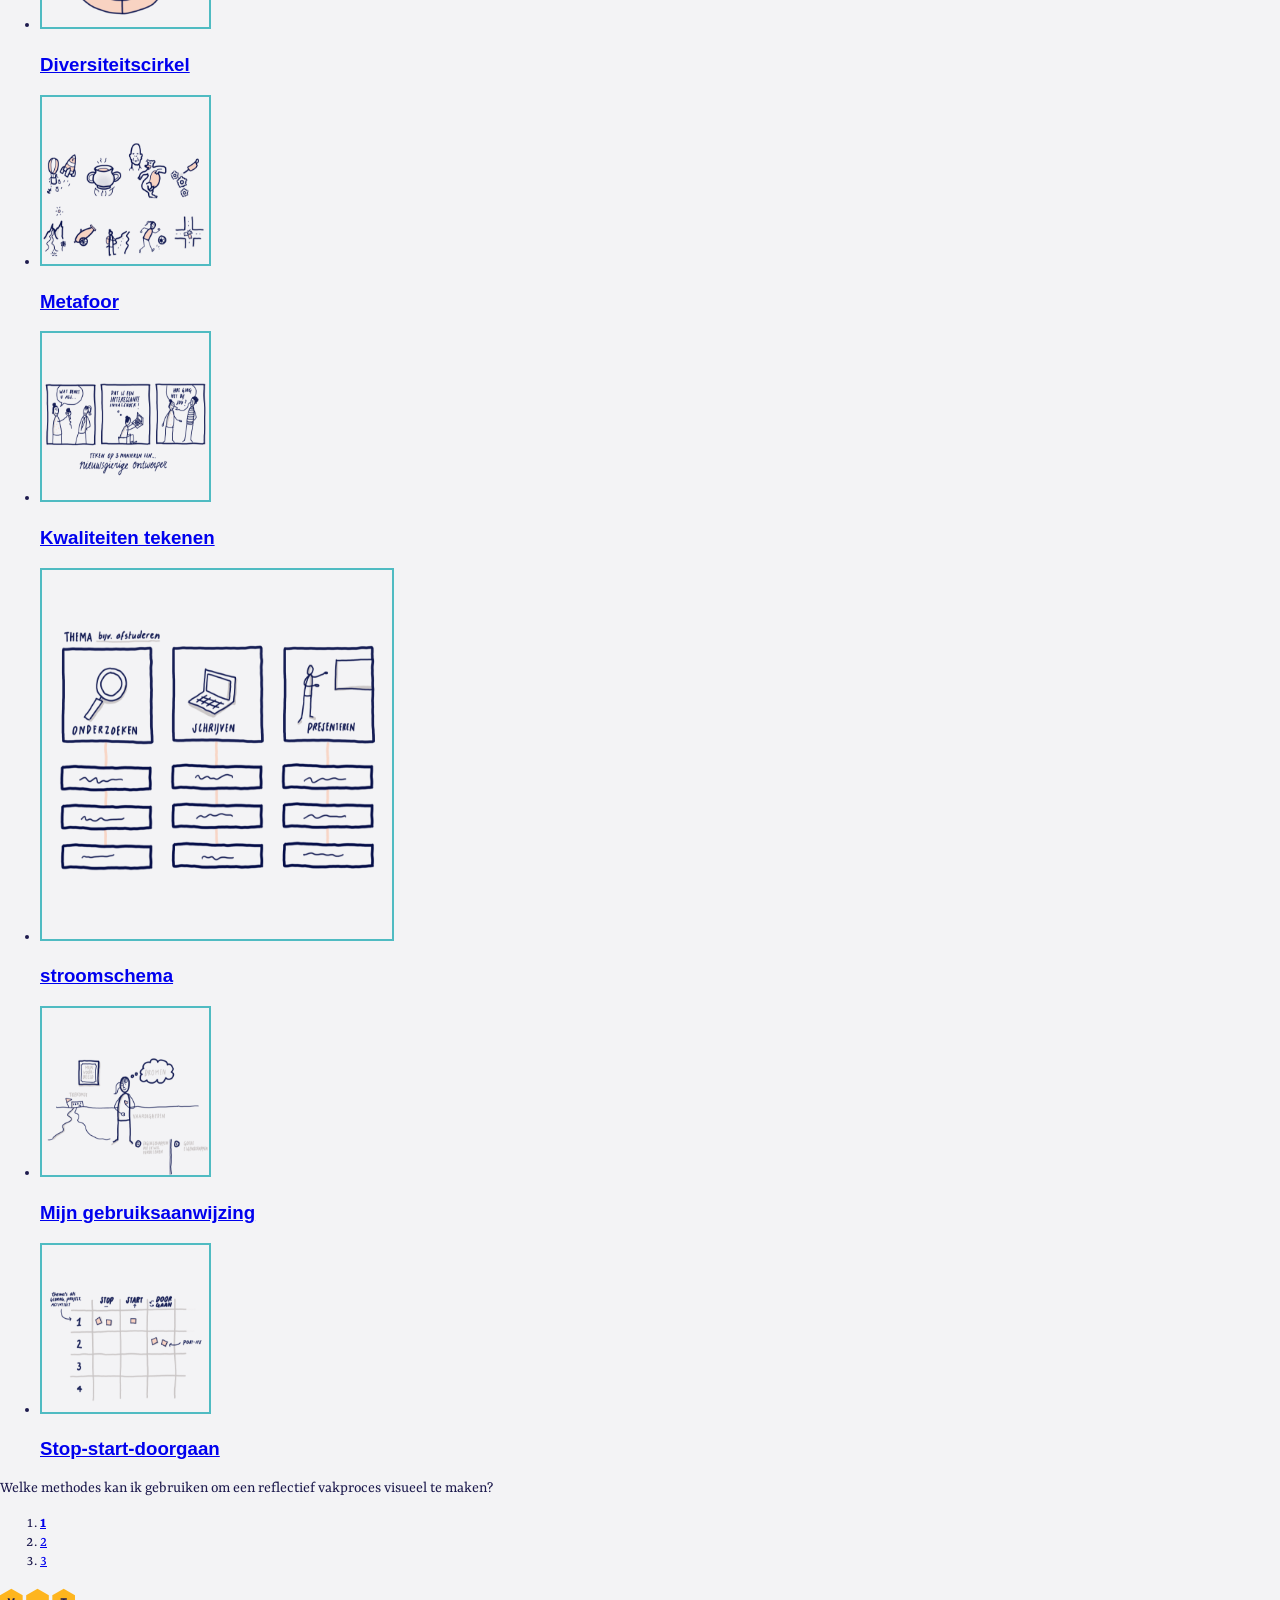
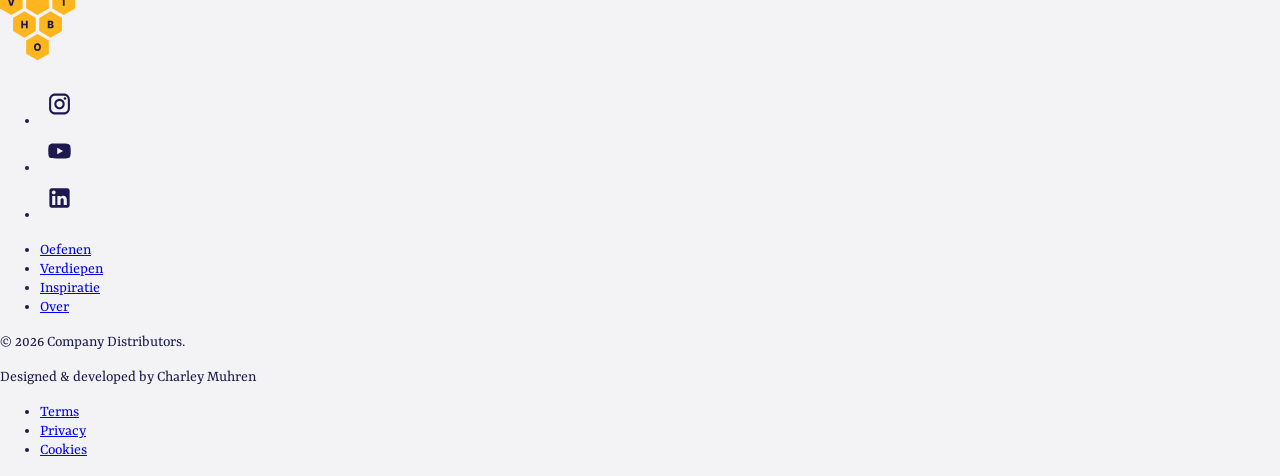
==== commit b93c6f45: "puntjes op de i #9" ====
--- a/tekenmethodes.html
+++ b/tekenmethodes.html
@@ -17,14 +17,6 @@
      <img src="assets/logo.svg" alt="Home" width="75" height="75">
     </a>
 
-    <button type="button">
-      <img src="assets/zoeken.svg" alt="Zoeken">
-    </button>
-
-    <button type="button">
-      <img src="assets/hamburger.svg" alt="Menu">
-    </button>
-
     <nav class="hoofdmenu">
       <ul>
         <li><a href="#">Oefenen</a></li>
